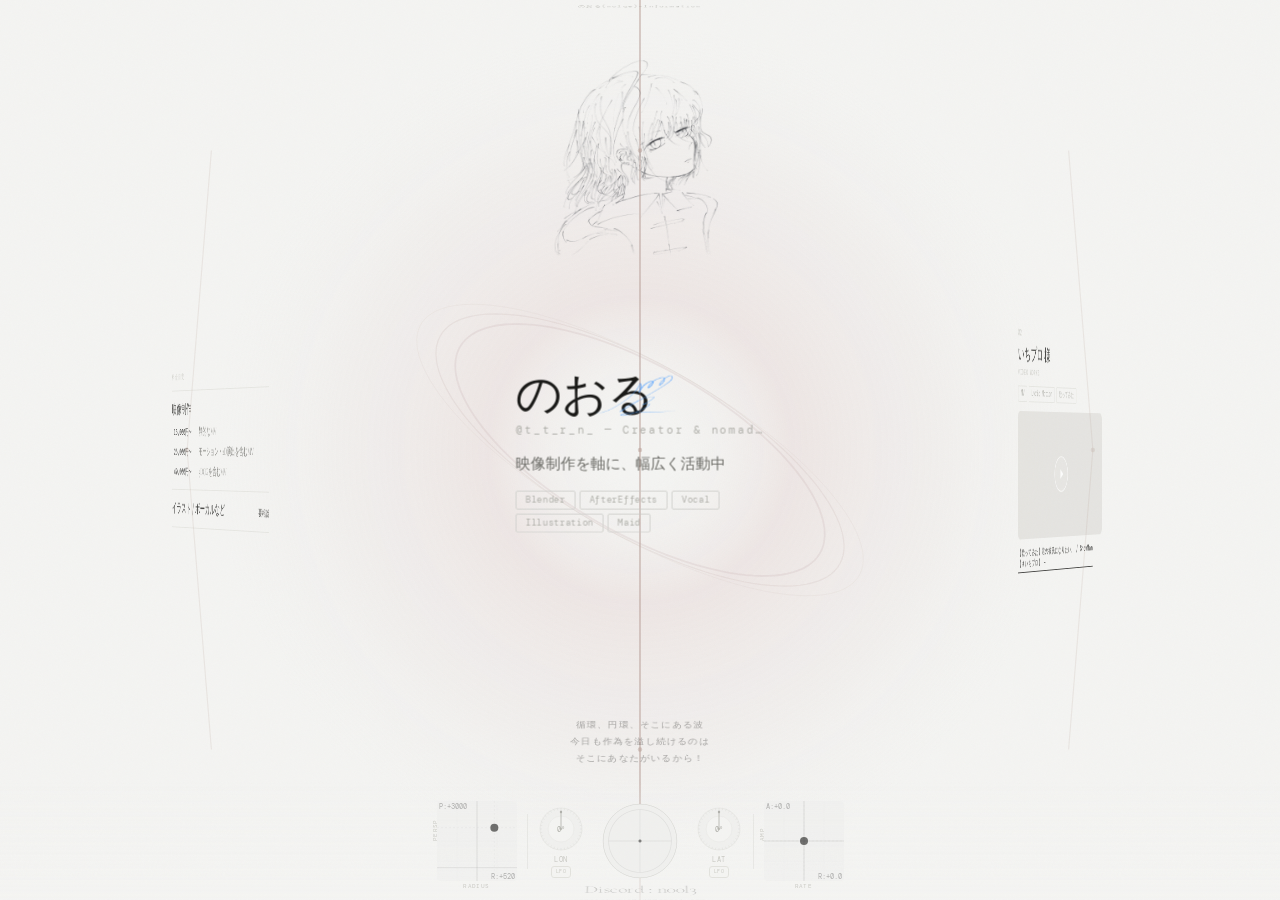
==== index.html @ 31f5de9d "サムネイル追加" ====
<!doctype html>
<html lang="ja">

<head>
  <meta charset="UTF-8" />
  <meta name="viewport" content="width=device-width,initial-scale=1,maximum-scale=1,user-scalable=no" />
  <title>のおる — portfolio</title>
  <meta name="description" content="映像制作を軸に、幅広く活動中のクリエイター「のおる」のポートフォリオサイトです。" />

  <!-- OGP / Facebook -->
  <meta property="og:type" content="website" />
  <meta property="og:url" content="https://nolqe.github.io/Ivky/" />
  <meta property="og:title" content="のおる — portfolio" />
  <meta property="og:description" content="映像制作を軸に、幅広く活動中のクリエイター「のおる」のポートフォリオサイトです。" />
  <meta property="og:image" content="https://nolqe.github.io/Ivky/images/ivki.png" />

  <!-- Twitter -->
  <meta name="twitter:card" content="summary_large_image" />
  <meta name="twitter:url" content="https://nolqe.github.io/Ivky/" />
  <meta name="twitter:title" content="のおる — portfolio" />
  <meta name="twitter:description" content="映像制作を軸に、幅広く活動中のクリエイター「のおる」のポートフォリオサイトです。" />
  <meta name="twitter:image" content="https://nolqe.github.io/Ivky/images/ivki.png" />
  <style>
    @import url("https://fonts.googleapis.com/css2?family=Cormorant+Garamond:ital,wght@0,300;0,400;0,500;1,300&family=DM+Mono:wght@300;400&family=Playfair+Display:wght@400;500&display=swap");

    * {
      margin: 0;
      padding: 0;
      box-sizing: border-box;
    }

    :root {
      --bg: #f4f4f2;
      --bg2: #eeeee9;
      --border: #d4d4d0;
      --border2: #e2e2dd;
      --text: #181816;
      --text2: #6a6a65;
      --text3: #b0b0aa;
      --text4: #c8c8c2;
      --serif: "Cormorant Garamond", serif;
      --mono: "DM Mono", monospace;
    }

    html,
    body {
      background: var(--bg);
      margin: 0;
      padding: 0;
      overflow: hidden;
      height: 100%;
    }

    #app {
      position: relative;
      width: 100%;
      height: 100dvh;
      overflow: hidden;
      background: var(--bg);
      font-family: var(--serif);
      color: var(--text);
      font-size: 15px;
    }

    #app::before {
      content: "";
      position: absolute;
      inset: 0;
      z-index: 999;
      pointer-events: none;
      opacity: 0.028;
      background-image: url("data:image/svg+xml,%3Csvg viewBox='0 0 256 256' xmlns='http://www.w3.org/2000/svg'%3E%3Cfilter id='n'%3E%3CfeTurbulence type='fractalNoise' baseFrequency='0.9' numOctaves='4' stitchTiles='stitch'/%3E%3C/filter%3E%3Crect width='100%25' height='100%25' filter='url(%23n)'/%3E%3C/svg%3E");
      background-size: 128px 128px;
    }

    canvas#bg {
      position: absolute;
      inset: 0;
      width: 100%;
      height: 100%;
      pointer-events: none;
      z-index: 0;
    }

    canvas#connections {
      position: absolute;
      inset: 0;
      width: 100%;
      height: 100%;
      pointer-events: none;
      z-index: 2;
    }

    #sphere-vp {
      position: absolute;
      inset: 0;
      overflow: hidden;
      cursor: grab;
      perspective-origin: 50% 50%;
      z-index: 1;
    }

    #sphere-vp:active {
      cursor: grabbing;
    }

    #globe {
      position: absolute;
      left: 50%;
      top: 50%;
      transform-style: preserve-3d;
      width: 0;
      height: 0;
    }

    .panel {
      position: absolute;
      left: 50%;
      top: 50%;
      transform-style: preserve-3d;
      backface-visibility: hidden;
      display: flex;
      align-items: center;
      justify-content: center;
    }

    .panel-inner {
      pointer-events: auto;
      cursor: default;
    }

    h1 {
      font-family: "Playfair Display", var(--serif);
      font-size: clamp(28px, 6vw, 46px);
      font-weight: 400;
      letter-spacing: -0.02em;
      line-height: 1;
      white-space: nowrap;
    }

    .home-header {
      position: relative;
      display: inline-block;
    }

    .sign-img {
      position: absolute;
      top: 50%;
      left: 50%;
      transform: translate(-50%, -50%);
      height: 250%;
      /* 名前の2.5倍の高さで、はみ出すように被さる */
      width: auto;
      pointer-events: none;
      /* 下の文字は触れるようにする */
      z-index: 2;
    }

    .sub {
      font-family: var(--mono);
      font-size: clamp(9px, 2vw, 10.5px);
      color: var(--text3);
      letter-spacing: 0.18em;
      margin-top: 10px;
      white-space: nowrap;
    }

    .lead {
      font-size: clamp(13px, 3vw, 15px);
      font-weight: 300;
      color: var(--text2);
      line-height: 1.85;
      max-width: 290px;
      margin-top: 14px;
    }

    .chips {
      display: flex;
      flex-wrap: wrap;
      gap: 4px;
      max-width: 290px;
      margin-top: 12px;
    }

    .chip {
      font-family: var(--mono);
      font-size: 8.5px;
      color: var(--text3);
      border: 1px solid var(--border);
      padding: 3px 9px;
      border-radius: 2px;
      letter-spacing: 0.08em;
    }

    .sec-head {
      font-family: var(--mono);
      font-size: 8px;
      color: var(--text4);
      letter-spacing: 0.24em;
      text-transform: uppercase;
      margin-bottom: 10px;
    }

    .work-card {
      width: clamp(210px, 50vw, 250px);
    }

    .wnum {
      font-family: var(--mono);
      font-size: 9px;
      color: var(--text4);
      margin-bottom: 5px;
      letter-spacing: 0.05em;
    }

    .wname {
      font-size: clamp(15px, 4vw, 18px);
      font-weight: 400;
      margin-bottom: 5px;
      letter-spacing: -0.01em;
    }

    .wmeta {
      font-family: var(--mono);
      font-size: 8px;
      color: var(--text4);
      letter-spacing: 0.08em;
      text-transform: uppercase;
      margin: -2px 0 8px;
    }

    .wdesc {
      font-family: var(--mono);
      font-size: clamp(9px, 2vw, 10px);
      color: var(--text2);
      line-height: 1.65;
      font-weight: 300;
      margin-bottom: 10px;
    }

    .wtags {
      display: flex;
      flex-wrap: wrap;
      gap: 4px;
      margin-bottom: 10px;
    }

    .tag {
      font-family: var(--mono);
      font-size: 8.5px;
      color: var(--text3);
      border: 1px solid var(--border2);
      padding: 2px 7px;
      border-radius: 2px;
    }

    .wlinks {
      display: flex;
      flex-wrap: wrap;
      gap: 8px;
      margin-top: 10px;
    }

    .wlink,
    .wghost {
      font-family: var(--mono);
      font-size: 8.5px;
      letter-spacing: 0.08em;
      text-decoration: none;
      padding-bottom: 2px;
      max-width: 100%;
      overflow: hidden;
      text-overflow: ellipsis;
      white-space: nowrap;
      display: inline-block;
    }

    .wlink {
      color: var(--text);
      border-bottom: 1px solid var(--text);
      transition: opacity 0.2s;
    }

    .wlink:hover {
      opacity: 0.45;
    }

    .wghost {
      color: var(--text4);
      border-bottom: 1px solid var(--border);
    }

    .yt {
      aspect-ratio: 16/9;
      width: 100%;
      background: #eae9e5;
      border-radius: 6px;
      display: flex;
      align-items: center;
      justify-content: center;
      position: relative;
      overflow: hidden;
      cursor: pointer;
    }

    .yt.is-disabled {
      cursor: default;
      background: linear-gradient(135deg, #ecebe7, #e4e3df);
    }

    .yt.is-disabled .yt-play {
      border-color: rgba(24, 24, 22, 0.14);
      opacity: 0.5;
    }

    .yt.is-disabled .yt-play polygon {
      fill: rgba(24, 24, 22, 0.3);
    }

    .yt-play {
      width: 40px;
      height: 40px;
      border-radius: 50%;
      background: transparent;
      border: 1px solid rgba(24, 24, 22, 0.3);
      display: flex;
      align-items: center;
      justify-content: center;
      transition:
        transform 0.25s,
        background 0.25s,
        border-color 0.25s;
      position: relative;
      z-index: 1;
    }

    .yt:hover .yt-play {
      transform: scale(1.06);
    }

    .yt-play svg {
      margin-left: 2px;
      width: 12px;
      height: 12px;
    }

    .yt-play polygon {
      fill: rgba(24, 24, 22, 0.45);
      transition: fill 0.25s;
    }

    .yt-ph {
      display: none;
    }

    .yt iframe {
      position: absolute;
      inset: 0;
      width: 100%;
      height: 100%;
      border: 0;
      border-radius: 6px;
    }

    .yt.has-img::before {
      content: '';
      position: absolute;
      inset: 0;
      background: rgba(0, 0, 0, 0.04);
      transition: background 0.3s;
    }

    .yt.has-img:hover::before {
      background: rgba(0, 0, 0, 0);
    }

    .yt.has-img .yt-play {
      border-color: rgba(255, 255, 255, 0.85);
      background: rgba(255, 255, 255, 0.08);
      -webkit-backdrop-filter: blur(2px);
      backdrop-filter: blur(2px);
    }

    .yt.has-img .yt-play polygon {
      fill: rgba(255, 255, 255, 0.95);
    }

    .yt.has-img:hover .yt-play {
      background: rgba(255, 255, 255, 0.22);
      border-color: rgba(255, 255, 255, 1);
    }

    .note-img,
    .work-img {
      width: 100%;
      height: auto;
      border-radius: 5px;
      display: block;
    }

    .note-img {
      margin-bottom: 8px;
      margin-top: 4px;
    }

    .work-img {
      margin-bottom: 10px;
    }

    .note-stack {
      width: clamp(230px, 55vw, 270px);
    }

    .note-item {
      padding: 11px 0;
      transition: transform 0.2s;
    }

    .note-item:hover {
      transform: translateX(2px);
    }

    .ntitle {
      font-size: 15px;
      font-weight: 300;
      display: block;
      margin-bottom: 5px;
    }

    .nmeta {
      font-family: var(--mono);
      font-size: 8px;
      color: var(--text4);
      letter-spacing: 0.08em;
      margin-bottom: 5px;
    }

    .nlink {
      font-family: var(--mono);
      font-size: 8.5px;
      color: var(--text4);
      text-decoration: none;
      letter-spacing: 0.08em;
      transition: color 0.2s;
    }

    .nlink:hover {
      color: var(--text);
    }

    .nlink.is-disabled {
      pointer-events: none;
      opacity: 0.8;
    }

    .price-stack {
      width: clamp(250px, 60vw, 290px);
    }

    .pr-block {
      padding: 12px 0;
      border-bottom: 1px solid var(--border2);
    }

    .pr-block:first-child {
      border-top: 1px solid var(--border2);
    }

    .pr-group-name {
      font-size: 15px;
      font-weight: 400;
      margin-bottom: 8px;
    }

    .pr-sub-list {
      display: flex;
      flex-direction: column;
      gap: 6px;
    }

    .pr-sub-row {
      display: flex;
      align-items: baseline;
      gap: 12px;
      padding-left: 6px;
      transition: transform 0.2s;
    }

    .pr-sub-row:hover {
      transform: translateX(2px);
    }

    .pr-sub-amt {
      font-family: var(--mono);
      font-size: 10px;
      color: var(--text);
      width: 66px;
      flex-shrink: 0;
    }

    .pr-sub-desc {
      font-size: 12px;
      font-weight: 300;
      color: var(--text2);
    }

    .pr-single-row {
      display: flex;
      justify-content: space-between;
      align-items: baseline;
      gap: 14px;
      transition: transform 0.2s;
    }

    .pr-single-row:hover {
      transform: translateX(2px);
    }

    .pr-single-name {
      font-size: 15px;
      font-weight: 400;
    }

    .pr-single-amt {
      font-family: var(--mono);
      font-size: 10px;
      color: var(--text);
      white-space: nowrap;
    }

    .contact-w {
      width: clamp(250px, 60vw, 290px);
    }

    .clead {
      font-size: 14px;
      font-weight: 300;
      color: var(--text2);
      line-height: 1.85;
      margin-bottom: 18px;
    }

    .dmlink {
      font-family: var(--mono);
      font-size: 10px;
      color: var(--text);
      letter-spacing: 0.1em;
      text-decoration: none;
      border-bottom: 1px solid var(--text);
      padding-bottom: 2px;
      transition: opacity 0.2s;
    }

    .dmlink:hover {
      opacity: 0.4;
    }

    .contact-meta {
      font-family: var(--mono);
      font-size: 8px;
      color: var(--text4);
      letter-spacing: 0.08em;
      margin-top: 10px;
      line-height: 1.8;
    }

    .tpl {
      margin-top: 18px;
      padding: 16px;
      background: var(--bg2);
      border-radius: 5px;
    }

    .tpl-label {
      font-family: var(--mono);
      font-size: 7.5px;
      color: var(--text4);
      letter-spacing: 0.2em;
      text-transform: uppercase;
      margin-bottom: 10px;
    }

    .tpl-body {
      display: grid;
      grid-template-columns: 1fr 1fr;
      gap: 12px 16px;
      margin-top: 4px;
    }

    @media (max-width: 480px) {
      .tpl-body {
        grid-template-columns: 1fr;
        gap: 8px;
      }
    }

    .tpl-row {
      display: flex;
      flex-direction: column;
      gap: 3px;
    }

    .tpl-lbl {
      font-family: var(--mono);
      font-size: 8px;
      color: var(--text);
    }

    .tpl-val {
      font-size: 10px;
      color: var(--text2);
    }

    .tpl-ph {
      display: none;
    }

    .cbtn {
      font-family: var(--mono);
      font-size: 8.5px;
      color: var(--text3);
      background: none;
      border: none;
      padding: 0;
      cursor: pointer;
      margin-top: 10px;
      letter-spacing: 0.08em;
      display: block;
      transition: color 0.2s;
    }

    .cbtn:hover {
      color: var(--text);
    }

    .pole-card {
      text-align: center;
      width: 180px;
    }

    .pole-name {
      font-size: 24px;
      font-weight: 300;
      letter-spacing: -0.02em;
    }

    .pole-sub {
      font-family: var(--mono);
      font-size: 8px;
      color: var(--text3);
      letter-spacing: 0.15em;
      margin-top: 6px;
    }

    .pole-line {
      width: 28px;
      height: 1px;
      background: var(--border);
      margin: 10px auto;
    }

    .filler-card {
      width: 180px;
      text-align: center;
      opacity: 0.38;
    }

    .filler-text {
      font-family: var(--mono);
      font-size: 10px;
      color: var(--text);
      letter-spacing: 0.12em;
      line-height: 2;
    }

    /* ctrl strip */
    #ctrl-strip {
      position: absolute;
      bottom: 0;
      left: 0;
      right: 0;
      height: 118px;
      display: flex;
      align-items: center;
      justify-content: center;
      gap: 10px;
      z-index: 10;
      pointer-events: none;
      background: linear-gradient(to top, rgba(244, 244, 242, 0.8) 0%, rgba(244, 244, 242, 0) 100%);
    }

    #ctrl-strip>* {
      pointer-events: auto;
    }

    @media (max-width: 600px) {
      #ctrl-strip {
        height: 106px;
        gap: 6px;
      }
    }

    /* XY pads */
    .xy-pad {
      position: relative;
      width: 80px;
      height: 80px;
      flex-shrink: 0;
      touch-action: none;
      user-select: none;
    }

    @media (max-width: 600px) {
      .xy-pad {
        width: 64px;
        height: 64px;
      }
    }

    .xy-pad canvas {
      display: block;
      width: 100%;
      height: 100%;
      cursor: crosshair;
      border-radius: 4px;
    }

    .xy-labels {
      position: absolute;
      inset: 0;
      pointer-events: none;
    }

    .xy-l {
      position: absolute;
      font-family: var(--mono);
      font-size: 6px;
      color: var(--text4);
      letter-spacing: 0.06em;
      text-transform: uppercase;
    }

    .xy-lx {
      bottom: -9px;
      left: 50%;
      transform: translateX(-50%);
    }

    .xy-ly {
      left: -2px;
      top: 50%;
      transform: translateY(-50%) rotate(-90deg);
      transform-origin: left center;
    }

    .lfo-btn {
      font-family: var(--mono);
      font-size: 5px;
      color: var(--text4);
      background: none;
      border: 0.5px solid var(--border2);
      border-radius: 3px;
      padding: 1.5px 4px;
      cursor: pointer;
      letter-spacing: 0.06em;
      transition: all 0.2s;
    }

    .lfo-btn.active {
      color: var(--text);
      border-color: var(--text3);
      background: rgba(24, 24, 22, 0.04);
    }

    #trackball {
      position: relative;
      width: 90px;
      height: 90px;
      user-select: none;
      touch-action: none;
      flex-shrink: 0;
    }

    @media (max-width: 600px) {
      #trackball {
        width: 74px;
        height: 74px;
      }
    }

    #trackball canvas {
      display: block;
      cursor: grab;
      width: 100%;
      height: 100%;
      border-radius: 50%;
      transition: box-shadow 0.3s;
    }

    #trackball canvas:hover {
      box-shadow: 0 0 16px rgba(24, 24, 22, 0.07);
    }

    #trackball canvas:active {
      cursor: grabbing;
      box-shadow: 0 0 20px rgba(24, 24, 22, 0.1);
    }

    .sub-dial-ch {
      display: flex;
      flex-direction: column;
      align-items: center;
      gap: 2px;
      flex-shrink: 0;
    }

    .sub-dial {
      position: relative;
      width: 48px;
      height: 48px;
      user-select: none;
      touch-action: none;
    }

    @media (max-width: 600px) {
      .sub-dial {
        width: 40px;
        height: 40px;
      }
    }

    .sub-dial svg {
      display: block;
      cursor: grab;
      width: 100%;
      height: 100%;
      transition: filter 0.3s;
    }

    .sub-dial svg:hover {
      filter: drop-shadow(0 0 6px rgba(24, 24, 22, 0.06));
    }

    .sub-dial svg:active {
      cursor: grabbing;
    }

    .sub-dial-label {
      font-family: var(--mono);
      font-size: 7px;
      color: var(--text4);
      letter-spacing: 0.1em;
      text-transform: uppercase;
    }

    .sub-dial-val {
      position: absolute;
      top: 50%;
      left: 50%;
      transform: translate(-50%, -50%);
      font-family: var(--mono);
      font-size: 7px;
      color: var(--text3);
      pointer-events: none;
    }

    .ctrl-div {
      width: 0.5px;
      height: 55px;
      background: rgba(212, 212, 208, 0.4);
      flex-shrink: 0;
      align-self: center;
    }
  </style>
</head>

<body>
  <div id="app">
    <canvas id="bg"></canvas>
    <canvas id="connections"></canvas>
    <div id="sphere-vp">
      <div id="globe"></div>
    </div>
    <div id="ctrl-strip">
      <div class="xy-pad" id="pad-L">
        <canvas id="padL-c"></canvas>
        <div class="xy-labels">
          <span class="xy-l xy-lx">Radius</span><span class="xy-l xy-ly">Persp</span>
        </div>
      </div>
      <div class="ctrl-div"></div>
      <div class="sub-dial-ch">
        <div class="sub-dial" id="sd-x">
          <svg viewBox="0 0 48 48" id="sd-x-svg">
            <circle cx="24" cy="24" r="21" fill="#f0f0ee" stroke="#d8d8d4" stroke-width="0.4" />
            <g id="sd-x-knurl"></g>
            <circle cx="24" cy="24" r="13" fill="#f4f4f2" stroke="#dcdcd8" stroke-width="0.3" />
            <circle cx="24" cy="24" r="1.2" fill="var(--text4)" />
            <g id="sd-x-needle">
              <line x1="24" y1="24" x2="24" y2="6" stroke="var(--text3)" stroke-width="0.8" stroke-linecap="round" />
              <circle cx="24" cy="7" r="1.2" fill="var(--text3)" />
            </g>
          </svg>
          <div class="sub-dial-val" id="sd-x-val">0°</div>
        </div>
        <div class="sub-dial-label">Lon</div>
      </div>
      <div id="trackball">
        <canvas id="tb-canvas" width="180" height="180"></canvas>
      </div>
      <div class="sub-dial-ch">
        <div class="sub-dial" id="sd-y">
          <svg viewBox="0 0 48 48" id="sd-y-svg">
            <circle cx="24" cy="24" r="21" fill="#f0f0ee" stroke="#d8d8d4" stroke-width="0.4" />
            <g id="sd-y-knurl"></g>
            <circle cx="24" cy="24" r="13" fill="#f4f4f2" stroke="#dcdcd8" stroke-width="0.3" />
            <circle cx="24" cy="24" r="1.2" fill="var(--text4)" />
            <g id="sd-y-needle">
              <line x1="24" y1="24" x2="24" y2="6" stroke="var(--text3)" stroke-width="0.8" stroke-linecap="round" />
              <circle cx="24" cy="7" r="1.2" fill="var(--text3)" />
            </g>
          </svg>
          <div class="sub-dial-val" id="sd-y-val">0°</div>
        </div>
        <div class="sub-dial-label">Lat</div>
      </div>
      <div class="ctrl-div"></div>
      <div class="xy-pad" id="pad-R">
        <canvas id="padR-c"></canvas>
        <div class="xy-labels">
          <span class="xy-l xy-lx">Rate</span><span class="xy-l xy-ly">Amp</span>
        </div>
      </div>
    </div>
  </div>
  <script>
    // ====== 配置の順番について ======
    // 要素は配列の「上から順番」に、以下の指定エリアへと配置されていきます。
    // [1番目] 北極 (1個)
    // [2〜5番目] 上の輪 (4個)
    // [6〜11番目] 赤道 (最も外側の輪・6個)
    // [12〜15番目] 下の輪 (4個)
    // [16番目] 南極 (1個)
    // --------------------------------
    // 【入れ替えの方法】配列内の {} ごと切り取り、別の行にペーストするだけで順序を変更できます。

    const SLOTS = [
      // —— [1] 北極 (一番上) ——
      { type: "pole", name: "「息吹」", sub: "のおる(nolqe)-Information" },
      { type: "note", img: "./images/icon.png", },
      {
        type: "work",
        name: "Krush 様",
        status: "Video Works",
        tags: ["MV", "Blender", "Lyric Motion", "歌ってみた"],
        ytId: "RTY3UJ6UmOw",
        links: [{ label: "キャリバー / ばぁう(cover.)", url: "https://youtu.be/RTY3UJ6UmOw?si=VWETlyy4AvGkkkpA" }],
      },
      {
        type: "note",
        title: "UTAU-死乃のぺ　れんたん風単独音",
        meta: "音声ライブラリ",
        url: "https://n00l3.fanbox.cc/posts/11664011",
        linkLabel: "配布ページ →",
        img: "./images/nope.png",
      },
      {
        type: "note",
        title: "nolqe-情報整理ツール",
        meta: "Chrome拡張機能",
        url: "https://note.com/nolqe/n/n6edf38ec361f",
        linkLabel: "記事を読む →",
        img: "./images/nolqe.png",
      },
      {
        type: "home",
        name: "のおる",
        signImg: "./images/sign.png",
        handle: "@t_t_r_n_",
        role: "Creator & nomad…",
        lead: "映像制作を軸に、幅広く活動中",
        chips: ["Blender", "AfterEffects", "Vocal", "Illustration", "Maid"],
      },
      {
        type: "work",
        name: "いちプロ 様",
        status: "Video Works",
        tags: ["MV", "Lyric Motion", "歌ってみた"],
        ytId: "raK3qEc7G2Y",
        links: [{ label: "【歌ってみた】君の彼氏になりたい。 / SnowMan \n【＃いちプロ】", url: "https://youtu.be/raK3qEc7G2Y?si=LwQK9ySFzm_q9dGB" }],
      },
      {
        type: "work",
        name: "Krush 様",
        status: "Video Works",
        tags: ["MV", "Blender", "Lyric Motion"],
        ytId: "IEjHbilyqbM",
        links: [{ label: "I&U / Krush", url: "https://www.youtube.com/watch?v=IEjHbilyqbM" }],
      },
      {
        type: "work",
        name: "ノンストップメドれ！",
        status: "Video works",
        desc: "透明度 名義にて、3:52~4:12のパートを担当",
        tags: ["MV", "Vocaloid", "Lyric Motion"],
        ytId: "aPpe4zBk3OQ",
        links: [{ label: "ノンストップメドれ！【MV】-また切ない世界を生きる", url: "https://youtu.be/aPpe4zBk3OQ?si=0o_fPp8y8t2Oeqjx&t=231" }],
      },
      {
        type: "note",
        title: "旧：依頼詳細記事",
        meta: "記事",
        url: "https://note.com/nolqe/n/n083ab727b8a3?sub_rt=share_sb",
        linkLabel: "noteで見る →",
      },
      {
        type: "price",
        title: "料金目安",
        items: [
          {
            isGroup: true,
            name: "映像制作",
            subs: [
              { amount: "15,000円〜", desc: "静的なMV" },
              { amount: "25,000円〜", desc: "モーション・2D演出を含むMV" },
              { amount: "40,000円〜", desc: "3DCGを含むMV" },
            ]
          },
          {
            isGroup: false,
            name: "イラスト / ボーカルなど",
            amount: "要相談"
          }
        ]
      },
      {
        type: "filler",
        lines: ["循環、円環、そこにある波", "今日も作為を溢し続けるのは", "そこにあなたがいるから！"],
      },
      {
        type: "work",
        name: "歌宵花瑠 様",
        status: "Video Works",
        tags: ["MV", "Vocaloid", "Lyric Motion"],
        ytId: "MqjxINp7VjQ",
        links: [{ label: "Sunny Notes (feat.初音ミク) / 歌宵花瑠", url: "https://youtu.be/MqjxINp7VjQ?si=ecOMgr6F5R5wsuFw" }],
      },
      { type: "note", title: "人工言語-Sepnahqol", img: "./images/sep.png", meta: "" },
      {
        type: "contact",
        title: "Contact",
        data: {
          lead: "ご依頼・ご相談はXのDM等へ！\n規模や予算は問いません。\n納品後、銀行振込またはPayPayにてお支払い。",
          dmUrl: "https://x.com/t_t_r_n_",
          dmLabel: "X でDMを送る →",
          template: [
            { label: "依頼内容", ph: "映像制作・イラストなど" },
            { label: "予算目安", ph: "未定でも可" },
            { label: "納期目安", ph: "〇月〇日ごろまで" },
            { label: "素材・仕様", ph: "音源あり・イラスト手配中など" },
            { label: "クレジット", ph: "希望の名義、または不要" },
            { label: "支払い方法", ph: "銀行振込 / PayPay" },
            { label: "自由記述", ph: "イメージ・参考URLなど" },
          ]
        }
      },
      { type: "pole", name: "Discord : n00l3", sub: "yamasakiryo0328@gmail.com" },
    ];
    const RING_DEF = [
      { count: 1, lat: 1.22 },
      { count: 4, lat: 0.61 },
      { count: 6, lat: 0 },
      { count: 4, lat: -0.61 },
      { count: 1, lat: -1.22 },
    ];
    let P = {
      radiusBase: 520,
      radius: 520,
      perspective: 3000,
      friction: 0.995,
      speed: 1.2,
      lfoRate: 0,
      lfoAmp: 0,
      hue: 0,
      noise: 0,
    };
    let Q = [1, 0, 0, 0];
    function qMul(a, b) {
      return [
        a[0] * b[0] - a[1] * b[1] - a[2] * b[2] - a[3] * b[3],
        a[0] * b[1] + a[1] * b[0] + a[2] * b[3] - a[3] * b[2],
        a[0] * b[2] - a[1] * b[3] + a[2] * b[0] + a[3] * b[1],
        a[0] * b[3] + a[1] * b[2] - a[2] * b[1] + a[3] * b[0],
      ];
    }
    function qN(q) {
      const l = Math.hypot(...q);
      return q.map((v) => v / l);
    }
    function qAx(x, y, z, a) {
      const s = Math.sin(a / 2),
        c = Math.cos(a / 2);
      return qN([c, x * s, y * s, z * s]);
    }
    function qM(q) {
      const [w, x, y, z] = q;
      return [
        1 - 2 * (y * y + z * z),
        2 * (x * y - w * z),
        2 * (x * z + w * y),
        2 * (x * y + w * z),
        1 - 2 * (x * x + z * z),
        2 * (y * z - w * x),
        2 * (x * z - w * y),
        2 * (y * z + w * x),
        1 - 2 * (x * x + y * y),
      ];
    }
    function mA(m, v) {
      return [
        m[0] * v[0] + m[1] * v[1] + m[2] * v[2],
        m[3] * v[0] + m[4] * v[1] + m[5] * v[2],
        m[6] * v[0] + m[7] * v[1] + m[8] * v[2],
      ];
    }
    function aR(dx, dy) {
      if (Math.abs(dx) > 1e-4) Q = qN(qMul(qAx(0, 1, 0, dx), Q));
      if (Math.abs(dy) > 1e-4) Q = qN(qMul(qAx(1, 0, 0, dy), Q));
    }
    function esc(s) {
      if (s == null) return "";
      const d = document.createElement("div");
      d.textContent = String(s);
      return d.innerHTML.replace(/\n/g, "<br>");
    }
    function ytB(id, customImg) {
      const c = id ? "yt" : "yt is-disabled";

      let bgStyle = "";
      if (customImg) {
        bgStyle = `style="background-image: url('${esc(customImg)}'); background-size: contain; background-position: center; background-repeat: no-repeat; background-color: transparent;"`;
      } else if (id) {
        bgStyle = `style="background-image: url('https://img.youtube.com/vi/${id}/maxresdefault.jpg'); background-size: cover; background-position: center;"`;
      }

      const classStr = (customImg || id) ? `${c} has-img` : c;
      return `<div class="${classStr}" ${bgStyle} data-yt="${esc(id || '')}" ${id ? 'onclick="loadYT(this)"' : ''}><div class="yt-play"><svg width="12" height="12" viewBox="0 0 14 14" fill="none"><polygon points="3,1 13,7 3,13"/></svg></div></div>`;
    }
    function slotHTML(s) {
      switch (s.type) {
        case "pole":
          return `<div class="pole-card"><div class="pole-name">${esc(s.name || "")}</div><div class="pole-sub">${esc(s.sub || "")}</div><div class="pole-line"></div></div>`;
        case "home": {
          const chipsHtml = (s.chips || []).length > 0 ? `<div class="chips">${s.chips.map((c) => `<span class="chip">${esc(c)}</span>`).join("")}</div>` : "";
          const signHtml = s.signImg ? `<img src="${esc(s.signImg)}" class="sign-img" loading="lazy">` : "";
          return `<div style="max-width:320px"><div class="home-header"><h1>${esc(s.name || "")}</h1>${signHtml}</div><div class="sub">${esc(s.handle || "")} — ${esc(s.role || "")}</div><p class="lead">${esc(s.lead || "")}</p>${chipsHtml}</div>`;
        }
        case "work": {
          _wN++;
          const wNum = `<div class="wnum">${String(_wN).padStart(2, '0')}</div>`;
          const st = s.status ? `<div class="wmeta">${esc(s.status)}</div>` : "";
          const lk = (s.links || []).length > 0 ? `<div class="wlinks">${s.links.map((l) => (l.url ? `<a href="${esc(l.url)}" class="wlink" target="_blank">${esc(l.label)} →</a>` : `<span class="wghost">${esc(l.label)}</span>`)).join("")}</div>` : "";
          const tagsHtml = (s.tags || []).length > 0 ? `<div class="wtags">${s.tags.map((t) => `<span class="tag">${esc(t)}</span>`).join("")}</div>` : "";

          let mediaHtml = "";
          if (s.ytId) {
            mediaHtml = ytB(s.ytId, s.img);
          } else if (s.img) {
            mediaHtml = `<img src="${esc(s.img)}" class="work-img" loading="lazy">`;
          } else if ("ytId" in s) {
            mediaHtml = ytB("");
          }

          return `<div class="work-card">${wNum}<div class="wname">${esc(s.name || "")}</div>${st}<div class="wdesc">${esc(s.desc || "")}</div>${tagsHtml}${mediaHtml}${lk}</div>`;
        }
        case "note": {
          const linkHtml = s.url
            ? `<a href="${esc(s.url)}" class="nlink" target="_blank">${esc(s.linkLabel || "リンクを開く →")}</a>`
            : "";
          const imgHtml = s.img ? `<img src="${esc(s.img)}" class="note-img" loading="lazy">` : "";
          return `<div class="note-stack"><div class="note-item"><span class="ntitle">${esc(s.title || "")}</span>${s.meta ? `<div class="nmeta">${esc(s.meta)}</div>` : ""}${imgHtml}${linkHtml}</div></div>`;
        }
        case "price": {
          const items = s.items || [];
          return `<div><div class="sec-head">${esc(s.title || "Price")}</div><div class="price-stack">` +
            items.map(p => {
              if (p.isGroup) {
                const subsHtml = (p.subs || []).map(sub =>
                  `<div class="pr-sub-row"><div class="pr-sub-amt">${esc(sub.amount)}</div><div class="pr-sub-desc">${esc(sub.desc)}</div></div>`
                ).join("");
                return `<div class="pr-block"><div class="pr-group-name">${esc(p.name)}</div><div class="pr-sub-list">${subsHtml}</div></div>`;
              } else {
                return `<div class="pr-block"><div class="pr-single-row"><div class="pr-single-name">${esc(p.name)}</div><div class="pr-single-amt">${esc(p.amount)}</div></div></div>`;
              }
            }).join("") +
            `</div></div>`;
        }
        case "contact": {
          const c = s.data || {};
          const tpl = c.template || [];
          const tb = tpl.map((t) => `<div class="tpl-row"><span class="tpl-lbl">${esc(t.label)}</span><span class="tpl-val">${esc(t.ph)}</span></div>`).join("");
          const tp = tpl.map((t) => t.label + "：").join("\n");
          return `<div><div class="sec-head">${esc(s.title || "Contact")}</div><div class="contact-w"><p class="clead">${esc(c.lead || "")}</p><a href="${esc(c.dmUrl || "#")}" class="dmlink" target="_blank">${esc(c.dmLabel || "DMを送る →")}</a><div class="tpl"><div class="tpl-label">依頼テンプレート（任意）</div><div class="tpl-body">${tb}</div><button class="cbtn" data-tpl="${esc(tp)}">コピーする ↗</button></div></div></div>`;
        }
        case "filler":
          return `<div class="filler-card"><div class="filler-text">${(s.lines || []).map((l) => esc(l)).join("<br>")}</div></div>`;
        default:
          return "";
      }
    }
    const globe = document.getElementById("globe"),
      vp = document.getElementById("sphere-vp");
    let pE = [];
    let _wN = 0;
    function buildGlobe() {
      globe.innerHTML = "";
      pE = [];
      _wN = 0;
      let idx = 0;
      RING_DEF.forEach((ring) => {
        for (let i = 0; i < ring.count; i++) {
          if (idx >= SLOTS.length) return;
          const lon = (i / ring.count) * Math.PI * 2,
            lat = ring.lat,
            s = SLOTS[idx++];
          const bp = [
            Math.cos(lat) * Math.sin(lon),
            Math.sin(lat),
            Math.cos(lat) * Math.cos(lon),
          ];
          const el = document.createElement("div");
          el.className = "panel";
          el.innerHTML = `<div class="panel-inner">${slotHTML(s)}</div>`;
          globe.appendChild(el);
          pE.push({ el, bp });
        }
      });
    }
    buildGlobe();
    // precompute edges: connect panels whose base positions are close on sphere
    const edges = [];
    for (let i = 0; i < pE.length; i++)
      for (let j = i + 1; j < pE.length; j++) {
        const d =
          pE[i].bp[0] * pE[j].bp[0] +
          pE[i].bp[1] * pE[j].bp[1] +
          pE[i].bp[2] * pE[j].bp[2]; // dot product = cos(angle)
        if (d > 0.55) edges.push([i, j]); // ~56° threshold
      }
    const conC = document.getElementById("connections"),
      conX = conC.getContext("2d");
    function drawConnections(mat, r) {
      const dpr = devicePixelRatio || 1,
        W = (conC.width = conC.offsetWidth * dpr),
        H = (conC.height = conC.offsetHeight * dpr);
      conX.clearRect(0, 0, W, H);
      const cx = W / 2,
        cy = H / 2,
        h = P.hue;
      // project each panel to screen coords
      const proj = pE.map((p) => {
        const [wx, wy, wz] = mA(mat, p.bp);
        return { x: cx + wx * r * dpr, y: cy - wy * r * dpr, wz };
      });
      edges.forEach(([i, j]) => {
        const a = proj[i],
          b = proj[j];
        const minZ = Math.min(a.wz, b.wz);
        if (minZ < -0.3) return;
        const alpha = Math.max(0, Math.min(0.35, (minZ + 0.3) * 0.55));
        conX.beginPath();
        conX.moveTo(a.x, a.y);
        conX.lineTo(b.x, b.y);
        conX.strokeStyle = `hsla(${h + 15},18%,62%,${alpha.toFixed(3)})`;
        conX.lineWidth = dpr * 1.1;
        conX.stroke();
        [a, b].forEach((p) => {
          if (p.wz > 0.1) {
            conX.beginPath();
            conX.arc(p.x, p.y, dpr * 2.2, 0, Math.PI * 2);
            conX.fillStyle = `hsla(${h + 15},18%,62%,${(alpha * 0.7).toFixed(3)})`;
            conX.fill();
          }
        });
      });
    }
    globe.addEventListener("click", (e) => {
      const b = e.target.closest(".cbtn[data-tpl]");
      if (!b) return;
      navigator.clipboard.writeText(b.dataset.tpl).then(() => {
        b.textContent = "コピーしました ✓";
        setTimeout(() => (b.textContent = "コピーする ↗"), 1500);
      });
    });
    window.loadYT = (el) => {
      const id = el.dataset.yt;
      if (!id) return;
      el.innerHTML = `<iframe src="https://www.youtube-nocookie.com/embed/${id}?autoplay=1&rel=0" allow="autoplay;encrypted-media" allowfullscreen></iframe>`;
    };
    // ══════════════════ PANEL FOCUS ══════════════════
    function slerpQ(a, b, t) {
      let dot = a[0] * b[0] + a[1] * b[1] + a[2] * b[2] + a[3] * b[3];
      if (dot < 0) { b = b.map(v => -v); dot = -dot; }
      if (dot > 0.9995) return qN(a.map((v, i) => v + t * (b[i] - v)));
      const theta = Math.acos(Math.min(1, dot));
      const sinT = Math.sin(theta);
      const wa = Math.sin((1 - t) * theta) / sinT;
      const wb = Math.sin(t * theta) / sinT;
      return qN(a.map((v, i) => v * wa + b[i] * wb));
    }
    let focusAnim = null;
    function animateToQ(tQ) {
      if (iId) { cancelAnimationFrame(iId); iId = null; }
      if (focusAnim) { cancelAnimationFrame(focusAnim); }
      const sQ = [...Q], t0 = performance.now(), dur = 650;
      function step() {
        const t = Math.min(1, (performance.now() - t0) / dur);
        const ease = 1 - Math.pow(1 - t, 3);
        Q = slerpQ(sQ, tQ, ease);
        tick();
        if (t < 1) focusAnim = requestAnimationFrame(step);
        else focusAnim = null;
      }
      focusAnim = requestAnimationFrame(step);
    }
    function focusPanel(idx) {
      resetIdle();
      const w = mA(qM(Q), pE[idx].bp);
      const axLen = Math.hypot(w[1], -w[0]);
      if (axLen < 0.001) return;
      const angle = Math.acos(Math.max(-1, Math.min(1, w[2])));
      if (angle < 0.05) return;
      const dQ = qAx(w[1] / axLen, -w[0] / axLen, 0, angle);
      animateToQ(qN(qMul(dQ, Q)));
    }
    let clkX = 0, clkY = 0;
    globe.addEventListener("pointerdown", (e) => { clkX = e.clientX; clkY = e.clientY; });
    globe.addEventListener("click", (e) => {
      if (Math.hypot(e.clientX - clkX, e.clientY - clkY) > 5) return;
      if (e.target.closest("a, button, .yt, iframe")) return;
      const panel = e.target.closest(".panel");
      if (!panel) return;
      const idx = pE.findIndex(p => p.el === panel);
      if (idx >= 0) focusPanel(idx);
    });
    // ══════════════════ BACKGROUND ══════════════════
    const bgC = document.getElementById("bg"),
      bx = bgC.getContext("2d");
    let hP = 0;
    function hsl(h, s, l, a) {
      return `hsla(${h},${s}%,${l}%,${a})`;
    }
    function drawBg() {
      const dpr = devicePixelRatio || 1,
        W = (bgC.width = bgC.offsetWidth * dpr),
        H = (bgC.height = bgC.offsetHeight * dpr);
      bx.clearRect(0, 0, W, H);
      const cx = W / 2,
        cy = H / 2,
        mn = Math.min(W, H),
        h = P.hue,
        ns = P.noise,
        nj = () => ns * (Math.random() - 0.5) * mn * 0.02;
      const rN = P.radius / 520,
        rateN = P.lfoRate,
        ampN = P.lfoAmp;
      const hAmp = mn * (0.12 + Math.min(Math.abs(rateN), 4) * 0.06),
        hDir = rateN >= 0 ? 1 : -1;
      const hTurns = Math.abs(rateN) * 1.2;
      // persp→ring tilt angle: map persp(-300..8000) to ring angle(0.8..-0.2)
      const pNorm = (P.perspective + 300) / (8000 + 300); // 0..1
      const ringTiltBase = 0.8 - pNorm * 1.0; // ~0.8 at min persp, ~-0.2 at max
      const ringR = mn * (0.15 + Math.min(Math.abs(rN), 2.5) * 0.1),
        ringNeg = rN < 0;
      const bA = 0.42 + Math.min(Math.abs(ampN), 2) * 0.2;
      // glow
      const gR = mn * (0.35 + Math.abs(rN) * 0.12);
      const glow = bx.createRadialGradient(cx, cy, mn * 0.04, cx, cy, gR);
      glow.addColorStop(0, hsl(h, 20, 92, 0));
      glow.addColorStop(0.3, hsl(h, 30, 78, 0.22 + Math.abs(ampN) * 0.1));
      glow.addColorStop(0.7, hsl(h, 20, 85, 0.12));
      glow.addColorStop(1, hsl(h, 10, 95, 0));
      bx.fillStyle = glow;
      bx.fillRect(0, 0, W, H);
      // helix
      for (let s = 0; s < 2; s++) {
        const off = s * Math.PI;
        bx.beginPath();
        for (let i = 0; i <= 260; i++) {
          const t = i / 260,
            y = (t - 0.5) * H * 1.2 + cy + nj(),
            a =
              hTurns > 0.01
                ? t * hTurns * Math.PI * 2 * hDir + hP * 0.42 + off
                : off,
            x = cx + Math.sin(a) * hAmp + nj();
          i === 0 ? bx.moveTo(x, y) : bx.lineTo(x, y);
        }
        bx.strokeStyle = hsl(h + s * 15, 18, 72, s === 0 ? bA : bA * 0.7);
        bx.lineWidth = dpr * (1.3 + s * 0.2);
        bx.stroke();
      }
      const rc = Math.max(8, Math.round(12 + Math.abs(rateN) * 5));
      for (let i = 0; i < rc; i++) {
        const t = (i + 0.5) / rc,
          y = (t - 0.5) * H * 1.2 + cy,
          a1 =
            hTurns > 0.01 ? t * hTurns * Math.PI * 2 * hDir + hP * 0.42 : 0,
          a2 = a1 + Math.PI,
          avg = (Math.cos(a1) + Math.cos(a2)) / 2;
        if (avg > -0.55) {
          bx.beginPath();
          bx.moveTo(cx + Math.sin(a1) * hAmp + nj(), y + nj());
          bx.lineTo(cx + Math.sin(a2) * hAmp + nj(), y + nj());
          bx.strokeStyle = hsl(h + 10, 12, 76, 0.06 + (avg + 1) * 0.07);
          bx.lineWidth = dpr * 0.7;
          bx.stroke();
        }
      }
      // rings — diagonal, persp-linked tilt
      const phase = hP * 0.15;
      bx.save();
      bx.translate(cx, cy);
      bx.rotate(0.52);
      for (let ring = 0; ring < 3; ring++) {
        const sc = 0.92 + ring * 0.1,
          ti = ringTiltBase * (1 - ring * 0.08) * (ringNeg ? -1 : 1);
        const alpha = ringNeg
          ? 0.28 + ring * 0.04
          : 0.18 + Math.abs(rN) * 0.06 - ring * 0.02;
        const rH = ringNeg ? h + 180 : h + ring * 8;
        bx.beginPath();
        if (ringNeg) bx.setLineDash([dpr * 6, dpr * 4]);
        else bx.setLineDash([]);
        for (let i = 0; i <= 120; i++) {
          const a = (i / 120) * Math.PI * 2 + phase + ring * 0.2,
            rx = Math.cos(a) * ringR * sc + nj(),
            ry = Math.sin(a) * ringR * sc * ti + nj();
          i === 0 ? bx.moveTo(rx, ry) : bx.lineTo(rx, ry);
        }
        bx.closePath();
        bx.strokeStyle = hsl(rH, 15, 74, alpha);
        bx.lineWidth = dpr * (ring === 0 ? 1.8 : ring === 1 ? 1.2 : 0.6);
        bx.stroke();
      }
      bx.setLineDash([]);
      bx.restore();
    }
    // ══════════════════ TRACKBALL ══════════════════
    const tbC = document.getElementById("tb-canvas"),
      tx = tbC.getContext("2d");
    function drawTb() {
      const s = tbC.width / 2,
        cx = s,
        cy = s,
        r = s * 0.82,
        mat = qM(Q);
      tx.clearRect(0, 0, s * 2, s * 2);
      tx.beginPath();
      tx.arc(cx, cy, r, 0, Math.PI * 2);
      tx.fillStyle = "#f0f0ee";
      tx.fill();
      tx.strokeStyle = "#d0d0cc";
      tx.lineWidth = 1;
      tx.stroke();
      const lines = [[], [], []];
      for (let i = 0; i <= 60; i++) {
        const a = (i / 60) * Math.PI * 2;
        lines[0].push([Math.cos(a), 0, Math.sin(a)]);
        lines[1].push([0, Math.cos(a), Math.sin(a)]);
        lines[2].push([Math.cos(a), Math.sin(a), 0]);
      }
      [
        "rgba(24,24,22,0.12)",
        "rgba(24,24,22,0.08)",
        "rgba(24,24,22,0.08)",
      ].forEach((col, li) => {
        tx.beginPath();
        let st = false;
        lines[li].forEach((p) => {
          const [wx, wy, wz] = mA(mat, p),
            x = cx + wx * r * 0.85,
            y = cy - wy * r * 0.85;
          if (wz > -0.1) {
            if (!st) {
              tx.moveTo(x, y);
              st = true;
            } else tx.lineTo(x, y);
          } else st = false;
        });
        tx.strokeStyle = col;
        tx.lineWidth = 1.2;
        tx.stroke();
      });
      tx.beginPath();
      tx.arc(cx, cy, 3, 0, Math.PI * 2);
      tx.fillStyle = "rgba(24,24,22,0.5)";
      tx.fill();
    }
    // ══════════════════ RENDER ══════════════════
    function tick() {
      const r = P.radius;
      vp.style.perspective = P.perspective + "px";
      globe.style.transform = "translateX(-50%) translateY(-50%)";
      const mat = qM(Q);
      pE.forEach((p) => {
        const [wx, wy, wz] = mA(mat, p.bp);
        const x = wx * r,
          y = -wy * r,
          z = -(1 - wz) * r * 0.86;
        const rY = (Math.atan2(wx, wz) * 180) / Math.PI,
          rX = (-Math.asin(Math.max(-1, Math.min(1, wy))) * 180) / Math.PI;
        const vis = wz > -0.78,
          dm = (wz + 1) / 2,
          op = vis ? 0.16 + dm * 0.84 : 0,
          sc = 0.8 + dm * 0.2;
        p.el.style.transform = `translate(-50%,-50%) translate3d(${x.toFixed(1)}px,${y.toFixed(1)}px,${z.toFixed(1)}px) rotateY(${rY.toFixed(2)}deg) rotateX(${rX.toFixed(2)}deg) scale(${sc.toFixed(3)})`;
        p.el.style.opacity = op.toFixed(3);
        p.el.style.filter = `blur(${((1 - dm) * 1.4).toFixed(2)}px)`;
        p.el.style.pointerEvents = wz > 0.12 ? "auto" : "none";
        p.el.style.zIndex = String(Math.round(dm * 1000));
      });
      hP = Math.atan2(
        2 * (Q[0] * Q[2] + Q[1] * Q[3]),
        1 - 2 * (Q[2] * Q[2] + Q[3] * Q[3]),
      );
      drawBg();
      drawTb();
      drawConnections(mat, r);
    }
    // ══════════════════ KNURLS ══════════════════
    ["sd-x", "sd-y"].forEach((id) => {
      const g = document.getElementById(id + "-knurl");
      for (let i = 0; i < 36; i++) {
        const a = (i / 36) * Math.PI * 2,
          l = document.createElementNS("http://www.w3.org/2000/svg", "line");
        l.setAttribute("x1", 24 + 19 * Math.cos(a));
        l.setAttribute("y1", 24 + 19 * Math.sin(a));
        l.setAttribute("x2", 24 + 21 * Math.cos(a));
        l.setAttribute("y2", 24 + 21 * Math.sin(a));
        l.setAttribute("stroke", "#d0d0cc");
        l.setAttribute("stroke-width", "0.3");
        g.appendChild(l);
      }
    });
    // ══════════════════ XY PAD SYSTEM ══════════════════
    function createPad(canvasId, xDef, yDef) {
      const cv = document.getElementById(canvasId),
        cx = cv.getContext("2d");
      let dragging = false;
      function draw() {
        const dpr = devicePixelRatio || 1,
          w = (cv.width = cv.offsetWidth * dpr),
          h = (cv.height = cv.offsetHeight * dpr);
        cx.clearRect(0, 0, w, h);
        cx.fillStyle = "rgba(240,240,238,0.7)";
        cx.fillRect(0, 0, w, h);
        // zero lines
        const zx = ((0 - xDef.min) / (xDef.max - xDef.min)) * w,
          zy = (1 - (0 - yDef.min) / (yDef.max - yDef.min)) * h;
        cx.strokeStyle = "rgba(24,24,22,0.1)";
        cx.lineWidth = dpr * 0.8;
        if (xDef.min < 0 && xDef.max > 0) {
          cx.beginPath();
          cx.moveTo(zx, 0);
          cx.lineTo(zx, h);
          cx.stroke();
        }
        if (yDef.min < 0 && yDef.max > 0) {
          cx.beginPath();
          cx.moveTo(0, zy);
          cx.lineTo(w, zy);
          cx.stroke();
        }
        // light grid
        cx.strokeStyle = "rgba(212,212,208,0.2)";
        cx.lineWidth = dpr * 0.3;
        for (let i = 1; i < 4; i++) {
          cx.beginPath();
          cx.moveTo((w * i) / 4, 0);
          cx.lineTo((w * i) / 4, h);
          cx.stroke();
          cx.beginPath();
          cx.moveTo(0, (h * i) / 4);
          cx.lineTo(w, (h * i) / 4);
          cx.stroke();
        }
        // dot
        const fx = (xDef.get() - xDef.min) / (xDef.max - xDef.min),
          fy = 1 - (yDef.get() - yDef.min) / (yDef.max - yDef.min);
        const dx = fx * w,
          dy = fy * h;
        cx.setLineDash([dpr * 2, dpr * 2]);
        cx.strokeStyle = "rgba(24,24,22,0.08)";
        cx.lineWidth = dpr * 0.4;
        cx.beginPath();
        cx.moveTo(dx, 0);
        cx.lineTo(dx, h);
        cx.moveTo(0, dy);
        cx.lineTo(w, dy);
        cx.stroke();
        cx.setLineDash([]);
        cx.beginPath();
        cx.arc(dx, dy, dpr * 4, 0, Math.PI * 2);
        cx.fillStyle = "rgba(24,24,22,0.6)";
        cx.fill();
        cx.font = `${dpr * 7}px 'DM Mono',monospace`;
        cx.fillStyle = "rgba(24,24,22,0.3)";
        cx.textAlign = "right";
        cx.fillText(xDef.fmt(xDef.get()), w - dpr * 2, h - dpr * 2);
        cx.textAlign = "left";
        cx.fillText(yDef.fmt(yDef.get()), dpr * 2, dpr * 8);
      }
      function fromEvent(e) {
        const r = cv.getBoundingClientRect(),
          px = (e.touches ? e.touches[0].clientX : e.clientX) - r.left,
          py = (e.touches ? e.touches[0].clientY : e.clientY) - r.top;
        let xv =
          xDef.min +
          Math.max(0, Math.min(1, px / r.width)) * (xDef.max - xDef.min);
        let yv =
          yDef.max -
          Math.max(0, Math.min(1, py / r.height)) * (yDef.max - yDef.min);
        if (
          xDef.min < 0 &&
          xDef.max > 0 &&
          Math.abs(xv) < (xDef.max - xDef.min) * 0.03
        )
          xv = 0;
        if (
          yDef.min < 0 &&
          yDef.max > 0 &&
          Math.abs(yv) < (yDef.max - yDef.min) * 0.03
        )
          yv = 0;
        xDef.set(xv);
        yDef.set(yv);
        draw();
        tick();
      }
      cv.addEventListener("mousedown", (e) => {
        dragging = true;
        fromEvent(e);
        e.preventDefault();
        e.stopPropagation();
      });
      cv.addEventListener(
        "touchstart",
        (e) => {
          dragging = true;
          fromEvent(e);
          e.preventDefault();
          e.stopPropagation();
        },
        { passive: false },
      );
      cv.addEventListener("dblclick", () => {
        if (xDef.min < 0) xDef.set(0);
        if (yDef.min < 0) yDef.set(0);
        draw();
        tick();
      });
      // return {draw, dragging getter, fromEvent}
      return {
        draw,
        isDragging: () => dragging,
        move: (e) => {
          if (dragging) fromEvent(e);
        },
        end: () => {
          dragging = false;
        },
      };
    }
    const padL = createPad(
      "padL-c",
      {
        min: -1200,
        max: 1200,
        get: () => P.radiusBase,
        set: (v) => {
          P.radiusBase = v;
        },
        fmt: (v) => "R:" + (v >= 0 ? "+" : "") + Math.round(v),
      },
      {
        min: -1000,
        max: 5000,
        get: () => P.perspective,
        set: (v) => {
          P.perspective = v;
        },
        fmt: (v) => "P:" + (v >= 0 ? "+" : "") + Math.round(v),
      },
    );
    const padR = createPad(
      "padR-c",
      {
        min: -4,
        max: 4,
        get: () => P.lfoRate,
        set: (v) => {
          P.lfoRate = v;
        },
        fmt: (v) => "R:" + (v >= 0 ? "+" : "") + v.toFixed(1),
      },
      {
        min: -2,
        max: 2,
        get: () => P.lfoAmp,
        set: (v) => {
          P.lfoAmp = v;
        },
        fmt: (v) => "A:" + (v >= 0 ? "+" : "") + v.toFixed(1),
      },
    );
    // ══════════════════ TRACKBALL + VIEWPORT DRAG ══════════════════
    const tbc = document.getElementById("tb-canvas");
    let tD = false,
      tLX = 0,
      tLY = 0,
      tLT = 0,
      tVX = 0,
      tVY = 0,
      iId = null;
    function tS(e) {
      if (iId) {
        cancelAnimationFrame(iId);
        iId = null;
      }
      tD = true;
      const p = e.touches ? e.touches[0] : e;
      tLX = p.clientX;
      tLY = p.clientY;
      tLT = performance.now();
      tVX = 0;
      tVY = 0;
    }
    function tM(e) {
      if (!tD) return;
      const p = e.touches ? e.touches[0] : e,
        now = performance.now(),
        dx = p.clientX - tLX,
        dy = p.clientY - tLY,
        dt = now - tLT;
      if (dt > 0) {
        tVX = dx / dt;
        tVY = dy / dt;
      }
      tLX = p.clientX;
      tLY = p.clientY;
      tLT = now;
      const s = Math.PI / (tbc.getBoundingClientRect().width * 1.5);
      aR(-dx * s, dy * s);
      tick();
    }
    function tE() {
      if (!tD) return;
      tD = false;
      if (Math.abs(tVX) > 0.05 || Math.abs(tVY) > 0.05) {
        let vx = tVX * 6,
          vy = tVY * 6;
        const s = Math.PI / (tbc.getBoundingClientRect().width * 1.5);
        function st() {
          vx *= P.friction;
          vy *= P.friction;
          if (Math.abs(vx) < 0.15 && Math.abs(vy) < 0.15) {
            iId = null;
            return;
          }
          aR(-vx * s, vy * s);
          tick();
          iId = requestAnimationFrame(st);
        }
        iId = requestAnimationFrame(st);
      }
    }
    tbc.addEventListener("mousedown", (e) => {
      tS(e);
      e.preventDefault();
    });
    tbc.addEventListener(
      "touchstart",
      (e) => {
        tS(e);
        e.preventDefault();
      },
      { passive: false },
    );
    let vD = false,
      vLX = 0,
      vLY = 0,
      vLT = 0,
      vVX = 0,
      vVY = 0;
    vp.addEventListener("mousedown", (e) => {
      if (
        e.target.closest(
          ".panel-inner a,.panel-inner button,.panel-inner .yt",
        )
      )
        return;
      if (iId) {
        cancelAnimationFrame(iId);
        iId = null;
      }
      vD = true;
      vLX = e.clientX;
      vLY = e.clientY;
      vLT = performance.now();
      vVX = 0;
      vVY = 0;
      e.preventDefault();
    });
    vp.addEventListener(
      "touchstart",
      (e) => {
        if (
          e.target.closest(
            ".panel-inner a,.panel-inner button,.panel-inner .yt",
          )
        )
          return;
        if (iId) {
          cancelAnimationFrame(iId);
          iId = null;
        }
        vD = true;
        vLX = e.touches[0].clientX;
        vLY = e.touches[0].clientY;
        vLT = performance.now();
        vVX = 0;
        vVY = 0;
      },
      { passive: false },
    );
    function vM(e) {
      if (!vD) return;
      const p = e.touches ? e.touches[0] : e,
        now = performance.now(),
        dx = p.clientX - vLX,
        dy = p.clientY - vLY,
        dt = now - vLT;
      if (dt > 0) {
        vVX = dx / dt;
        vVY = dy / dt;
      }
      vLX = p.clientX;
      vLY = p.clientY;
      vLT = now;
      const s = (Math.PI * 0.4) / vp.offsetWidth;
      aR(dx * s, -dy * s);
      tick();
    }
    function vE() {
      if (!vD) return;
      vD = false;
      if (Math.abs(vVX) > 0.05 || Math.abs(vVY) > 0.05) {
        let vx = vVX * 8,
          vy = vVY * 8;
        const s = (Math.PI * 0.4) / vp.offsetWidth;
        function st() {
          vx *= P.friction;
          vy *= P.friction;
          if (Math.abs(vx) < 0.2 && Math.abs(vy) < 0.2) {
            iId = null;
            return;
          }
          aR(vx * s, -vy * s);
          tick();
          iId = requestAnimationFrame(st);
        }
        iId = requestAnimationFrame(st);
      }
    }
    // ══════════════════ SUB-DIALS ══════════════════
    let lfoLon = false,
      lfoLat = false;
    const SD = [
      {
        id: "sd-x",
        ap: (d) => {
          aR(-d * 0.02, 0);
          document.getElementById("sd-x-val").textContent =
            Math.round(
              (Math.atan2(
                2 * (Q[0] * Q[2] + Q[1] * Q[3]),
                1 - 2 * (Q[2] * Q[2] + Q[3] * Q[3]),
              ) *
                180) /
              Math.PI,
            ) + "°";
          tick();
        },
        getLfo: () => lfoLon,
        setLfo: (v) => {
          lfoLon = v;
        },
      },
      {
        id: "sd-y",
        ap: (d) => {
          aR(0, d * 0.02);
          document.getElementById("sd-y-val").textContent =
            Math.round(
              (Math.asin(
                Math.max(-1, Math.min(1, 2 * (Q[0] * Q[1] - Q[3] * Q[2]))),
              ) *
                180) /
              Math.PI,
            ) + "°";
          tick();
        },
        getLfo: () => lfoLat,
        setLfo: (v) => {
          lfoLat = v;
        },
      },
    ];
    let sDD = false,
      sAc = null,
      sA0 = 0;
    SD.forEach((sd) => {
      sd.sv = document.getElementById(sd.id + "-svg");
      sd.na = 0;
      const wrap = sd.sv.closest(".sub-dial-ch"),
        btn = document.createElement("button");
      btn.className = "lfo-btn";
      btn.textContent = "LFO";
      btn.addEventListener("click", (e) => {
        e.stopPropagation();
        const nv = !sd.getLfo();
        sd.setLfo(nv);
        btn.classList.toggle("active", nv);
      });
      wrap.appendChild(btn);
      sd.sv.addEventListener("mousedown", (e) => {
        sDD = true;
        sAc = sd;
        sA0 = sDA(sd.sv, e);
        e.preventDefault();
        e.stopPropagation();
      });
      sd.sv.addEventListener(
        "touchstart",
        (e) => {
          sDD = true;
          sAc = sd;
          sA0 = sDA(sd.sv, e);
          e.preventDefault();
          e.stopPropagation();
        },
        { passive: false },
      );
    });
    function sDA(svg, e) {
      const r = svg.getBoundingClientRect();
      return (
        (Math.atan2(
          (e.touches ? e.touches[0].clientY : e.clientY) -
          (r.top + r.height / 2),
          (e.touches ? e.touches[0].clientX : e.clientX) -
          (r.left + r.width / 2),
        ) *
          180) /
        Math.PI
      );
    }
    function sMv(e) {
      if (!sDD || !sAc) return;
      let a = sDA(sAc.sv, e),
        d = a - sA0;
      while (d > 180) d -= 360;
      while (d < -180) d += 360;
      sA0 = a;
      sAc.na += d;
      document
        .getElementById(sAc.id + "-needle")
        .setAttribute("transform", `rotate(${sAc.na.toFixed(1)},24,24)`);
      sAc.ap(d);
    }
    function sEd() {
      sDD = false;
      sAc = null;
    }
    SD.forEach((sd) => {
      document.getElementById(sd.id).addEventListener(
        "wheel",
        (e) => {
          e.preventDefault();
          e.stopPropagation();
          const d = e.deltaY > 0 ? 5 : -5;
          sd.na += d * 3;
          document
            .getElementById(sd.id + "-needle")
            .setAttribute("transform", `rotate(${sd.na.toFixed(1)},24,24)`);
          sd.ap(d);
        },
        { passive: false },
      );
    });
    // ══════════════════ LFO LOOP ══════════════════
    let lfoT = 0;
    let introT = 0;
    let lastInteract = performance.now();
    function resetIdle() { lastInteract = performance.now(); }
    function lfoTick() {
      lfoT += 0.016;

      // イントロアニメーション: 球体が飛び出して少し縮む (easeOutBack・控えめに)
      introT = Math.min(1.0, introT + 0.014); // 約1.1秒で1に到達
      const t = introT - 1;
      const b = t * t * (2.2 * t + 1.2) + 1;

      const rate = P.lfoRate,
        amp = P.lfoAmp,
        baseSpeed = rate * 0.008;

      // 呼吸エフェクト: 常に微かに膨らんだり縮んだり、AMPで振幅が大きくなる
      const breathPhase = lfoT * (0.7 + Math.abs(rate) * 0.9);
      const breathAmp = 1.2 + Math.abs(amp) * 8;
      const breath = Math.sin(breathPhase) * breathAmp;

      // ベースの半径(初期値520、UIパネルで変更可能)にイントロ倍率を掛け、呼吸を加算
      // マイナス値（裏返り演出）も許容するためそのまま計算
      P.radius = P.radiusBase * b + breath * Math.max(0, b);

      // Idle auto-rotation: 8秒操作なしで超ゆっくり回転
      const idleElapsed = performance.now() - lastInteract;
      if (idleElapsed > 8000 && !vD && !tD && !sDD && !focusAnim) {
        const idleFade = Math.min(1, (idleElapsed - 8000) / 3000);
        aR(0.0008 * idleFade, 0.00015 * idleFade);
      }

      const wobble = amp * Math.sin(lfoT * Math.abs(rate) * 1.7) * 0.015,
        lonD = baseSpeed + wobble;
      const wobbleY =
        amp * Math.sin(lfoT * Math.abs(rate) * 1.3 + 1.2) * 0.015,
        latD = baseSpeed * 0.7 + wobbleY;
      if (lfoLon) {
        aR(lonD, 0);
        tick();
      }
      if (lfoLat) {
        aR(0, latD);
        tick();
      }
      if (lfoLon) {
        const sd = SD[0];
        sd.na += lonD * 60;
        document
          .getElementById("sd-x-needle")
          .setAttribute("transform", `rotate(${sd.na.toFixed(1)},24,24)`);
        document.getElementById("sd-x-val").textContent =
          Math.round(
            (Math.atan2(
              2 * (Q[0] * Q[2] + Q[1] * Q[3]),
              1 - 2 * (Q[2] * Q[2] + Q[3] * Q[3]),
            ) *
              180) /
            Math.PI,
          ) + "°";
      }
      if (lfoLat) {
        const sd = SD[1];
        sd.na += latD * 60;
        document
          .getElementById("sd-y-needle")
          .setAttribute("transform", `rotate(${sd.na.toFixed(1)},24,24)`);
        document.getElementById("sd-y-val").textContent =
          Math.round(
            (Math.asin(
              Math.max(-1, Math.min(1, 2 * (Q[0] * Q[1] - Q[3] * Q[2]))),
            ) *
              180) /
            Math.PI,
          ) + "°";
      }
      const absR = Math.abs(rate),
        absA = Math.abs(amp);
      P.hue = (P.hue + absR * 2.5 + absA * 1) % 360;
      P.noise = Math.min(
        0.55,
        absA * 0.15 +
        absR * 0.03 +
        Math.abs(Math.sin(lfoT * 0.7)) * absA * 0.1,
      );
      if (!lfoLon && !lfoLat) tick();
      padL.draw();
      padR.draw();
      requestAnimationFrame(lfoTick);
    }
    lfoTick();
    // ══════════════════ GLOBAL EVENTS ══════════════════
    window.addEventListener("mousemove", (e) => {
      tM(e);
      sMv(e);
      vM(e);
      padL.move(e);
      padR.move(e);
    });
    window.addEventListener("mousedown", resetIdle);
    window.addEventListener("touchstart", resetIdle);
    window.addEventListener(
      "touchmove",
      (e) => {
        tM(e);
        sMv(e);
        vM(e);
        padL.move(e);
        padR.move(e);
        if (tD || sDD || vD || padL.isDragging() || padR.isDragging())
          e.preventDefault();
      },
      { passive: false },
    );
    window.addEventListener("mouseup", () => {
      tE();
      sEd();
      vE();
      padL.end();
      padR.end();
    });
    window.addEventListener("touchend", () => {
      tE();
      sEd();
      vE();
      padL.end();
      padR.end();
    });
    vp.addEventListener(
      "wheel",
      (e) => {
        e.preventDefault();
        resetIdle();
        if (iId) {
          cancelAnimationFrame(iId);
          iId = null;
        }
        const s = (Math.PI * 0.3) / vp.offsetWidth;
        aR(e.deltaY * P.speed * s, -e.deltaX * P.speed * s);
        tick();
      },
      { passive: false },
    );
    tick();
    padL.draw();
    padR.draw();
    window.addEventListener("resize", () => {
      tick();
      padL.draw();
      padR.draw();
    });
    // ══════════════════ KEYBOARD NAV ══════════════════
    window.addEventListener("keydown", (e) => {
      if (e.target.tagName === "INPUT" || e.target.tagName === "TEXTAREA") return;
      resetIdle();
      const step = 0.12;
      switch (e.key) {
        case "ArrowLeft": aR(-step, 0); tick(); e.preventDefault(); break;
        case "ArrowRight": aR(step, 0); tick(); e.preventDefault(); break;
        case "ArrowUp": aR(0, step); tick(); e.preventDefault(); break;
        case "ArrowDown": aR(0, -step); tick(); e.preventDefault(); break;
      }
    });
  </script>
</body>

</html>
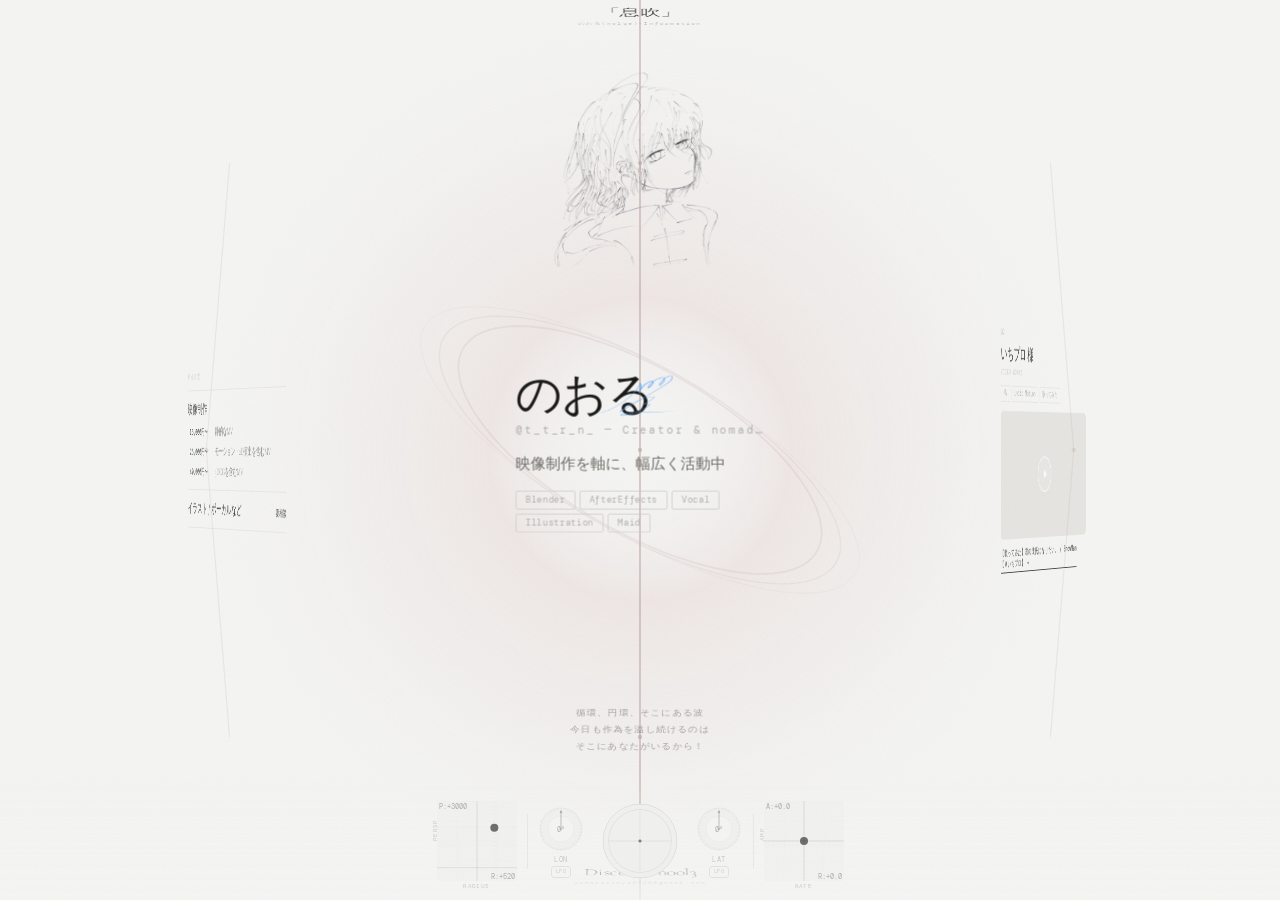
==== commit 48400c21: "Update" ====
--- a/index.html
+++ b/index.html
@@ -4,21 +4,21 @@
 <head>
   <meta charset="UTF-8" />
   <meta name="viewport" content="width=device-width,initial-scale=1,maximum-scale=1,user-scalable=no" />
-  <title>のおる — portfolio</title>
-  <meta name="description" content="映像制作を軸に、幅広く活動中のクリエイター「のおる」のポートフォリオサイトです。" />
+  <title>のおる — portfolio & info</title>
+  <meta name="description" content="映像制作を軸に、幅広く活動中のクリエイター「のおる」のウェブサイトです。" />
 
   <!-- OGP / Facebook -->
   <meta property="og:type" content="website" />
   <meta property="og:url" content="https://nolqe.github.io/Ivky/" />
-  <meta property="og:title" content="のおる — portfolio" />
-  <meta property="og:description" content="映像制作を軸に、幅広く活動中のクリエイター「のおる」のポートフォリオサイトです。" />
+  <meta property="og:title" content="のおる — portfolio / info" />
+  <meta property="og:description" content="映像制作を軸に、幅広く活動中のクリエイター「のおる」のウェブサイトです。" />
   <meta property="og:image" content="https://nolqe.github.io/Ivky/images/ivki.png" />
 
   <!-- Twitter -->
   <meta name="twitter:card" content="summary_large_image" />
   <meta name="twitter:url" content="https://nolqe.github.io/Ivky/" />
-  <meta name="twitter:title" content="のおる — portfolio" />
-  <meta name="twitter:description" content="映像制作を軸に、幅広く活動中のクリエイター「のおる」のポートフォリオサイトです。" />
+  <meta name="twitter:title" content="のおる — portfolio / info" />
+  <meta name="twitter:description" content="映像制作を軸に、幅広く活動中のクリエイター「のおる」のウェブサイトです。" />
   <meta name="twitter:image" content="https://nolqe.github.io/Ivky/images/ivki.png" />
   <style>
     @import url("https://fonts.googleapis.com/css2?family=Cormorant+Garamond:ital,wght@0,300;0,400;0,500;1,300&family=DM+Mono:wght@300;400&family=Playfair+Display:wght@400;500&display=swap");
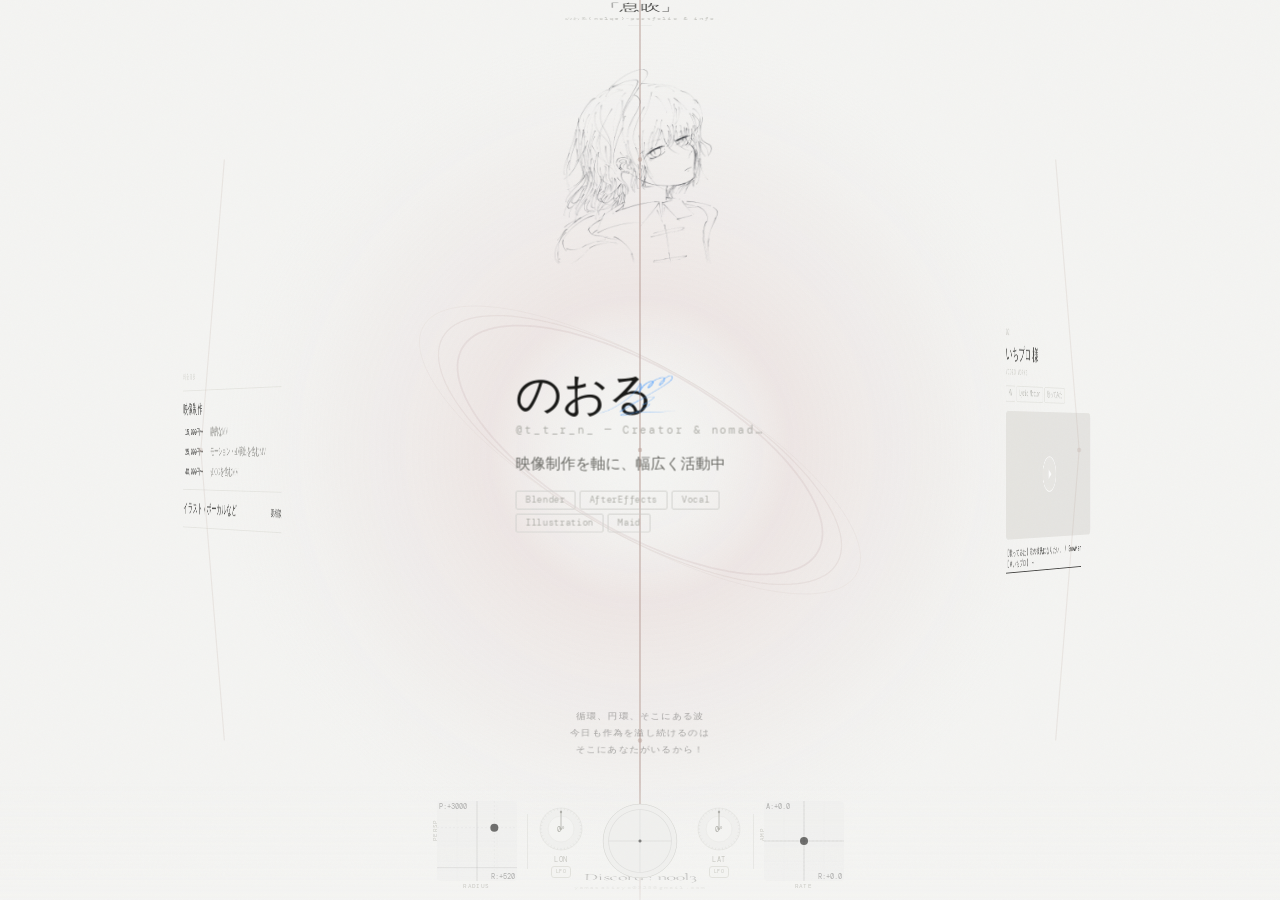
==== commit 69b19c24: "Update" ====
--- a/index.html
+++ b/index.html
@@ -10,14 +10,14 @@
   <!-- OGP / Facebook -->
   <meta property="og:type" content="website" />
   <meta property="og:url" content="https://nolqe.github.io/Ivky/" />
-  <meta property="og:title" content="のおる — portfolio / info" />
+  <meta property="og:title" content="のおる — portfolio & info" />
   <meta property="og:description" content="映像制作を軸に、幅広く活動中のクリエイター「のおる」のウェブサイトです。" />
   <meta property="og:image" content="https://nolqe.github.io/Ivky/images/ivki.png" />
 
   <!-- Twitter -->
   <meta name="twitter:card" content="summary_large_image" />
   <meta name="twitter:url" content="https://nolqe.github.io/Ivky/" />
-  <meta name="twitter:title" content="のおる — portfolio / info" />
+  <meta name="twitter:title" content="のおる — portfolio & info" />
   <meta name="twitter:description" content="映像制作を軸に、幅広く活動中のクリエイター「のおる」のウェブサイトです。" />
   <meta name="twitter:image" content="https://nolqe.github.io/Ivky/images/ivki.png" />
   <style>
@@ -946,7 +946,7 @@
 
     const SLOTS = [
       // —— [1] 北極 (一番上) ——
-      { type: "pole", name: "「息吹」", sub: "のおる(nolqe)-Information" },
+      { type: "pole", name: "「息吹」", sub: "のおる(nolqe)-portfolio & info" },
       { type: "note", img: "./images/icon.png", },
       {
         type: "work",
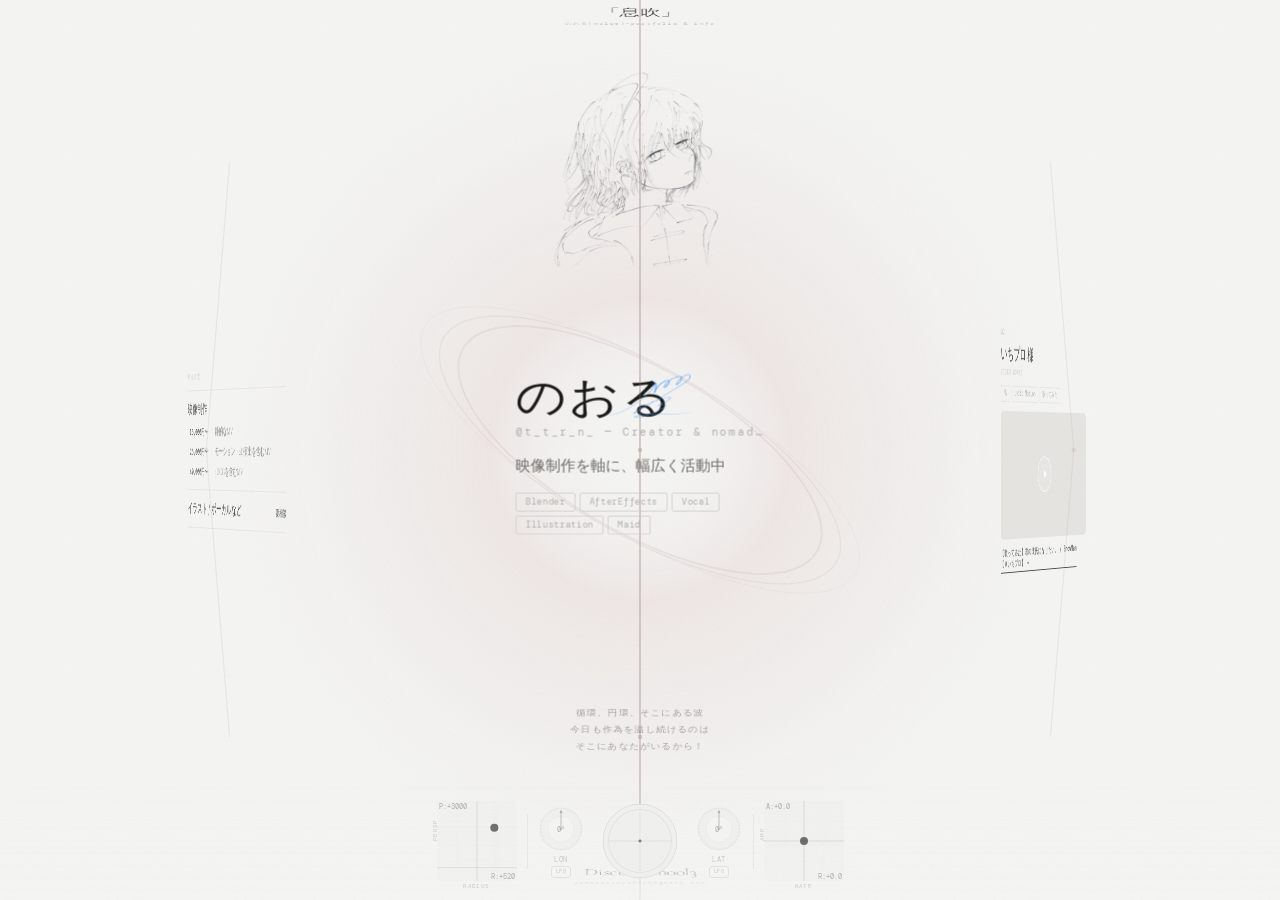
==== commit 86ab91d8: "微調整" ====
--- a/index.html
+++ b/index.html
@@ -12,16 +12,22 @@
   <meta property="og:url" content="https://nolqe.github.io/Ivky/" />
   <meta property="og:title" content="のおる — portfolio & info" />
   <meta property="og:description" content="映像制作を軸に、幅広く活動中のクリエイター「のおる」のウェブサイトです。" />
-  <meta property="og:image" content="https://nolqe.github.io/Ivky/images/ivki.png" />
+  <meta property="og:image" content="https://nolqe.github.io/Ivky/images/ivky.png" />
 
   <!-- Twitter -->
   <meta name="twitter:card" content="summary_large_image" />
   <meta name="twitter:url" content="https://nolqe.github.io/Ivky/" />
   <meta name="twitter:title" content="のおる — portfolio & info" />
   <meta name="twitter:description" content="映像制作を軸に、幅広く活動中のクリエイター「のおる」のウェブサイトです。" />
-  <meta name="twitter:image" content="https://nolqe.github.io/Ivky/images/ivki.png" />
+  <meta name="twitter:image" content="https://nolqe.github.io/Ivky/images/ivky.png" />
   <style>
     @import url("https://fonts.googleapis.com/css2?family=Cormorant+Garamond:ital,wght@0,300;0,400;0,500;1,300&family=DM+Mono:wght@300;400&family=Playfair+Display:wght@400;500&display=swap");
+
+    @font-face {
+      font-family: 'Aozora Mincho Thin';
+      src: url('https://cdn.leafscape.be/aozoramincho/AozoraMinchoThin_web.woff2') format('woff2');
+      font-display: swap;
+    }
 
     * {
       margin: 0;
@@ -130,12 +136,15 @@
     }
 
     h1 {
-      font-family: "Playfair Display", var(--serif);
-      font-size: clamp(28px, 6vw, 46px);
-      font-weight: 400;
-      letter-spacing: -0.02em;
+      font-family: 'Aozora Mincho Thin', "Playfair Display", var(--serif);
+      font-size: clamp(32px, 7vw, 50px);
+      font-weight: 100;
+      letter-spacing: 0.043em;
       line-height: 1;
       white-space: nowrap;
+      display: inline-block;
+      transform: scaleY(0.86);
+      transform-origin: center bottom;
     }
 
     .home-header {
@@ -401,6 +410,8 @@
     .note-img {
       margin-bottom: 8px;
       margin-top: 4px;
+      margin-left: auto;
+      margin-right: auto;
     }
 
     .work-img {
@@ -413,6 +424,7 @@
 
     .note-item {
       padding: 11px 0;
+      text-align: center;
       transition: transform 0.2s;
     }
 
@@ -969,7 +981,7 @@
         title: "nolqe-情報整理ツール",
         meta: "Chrome拡張機能",
         url: "https://note.com/nolqe/n/n6edf38ec361f",
-        linkLabel: "記事を読む →",
+        linkLabel: "noteで見る →",
         img: "./images/nolqe.png",
       },
       {
@@ -1009,7 +1021,6 @@
       {
         type: "note",
         title: "旧：依頼詳細記事",
-        meta: "記事",
         url: "https://note.com/nolqe/n/n083ab727b8a3?sub_rt=share_sb",
         linkLabel: "noteで見る →",
       },
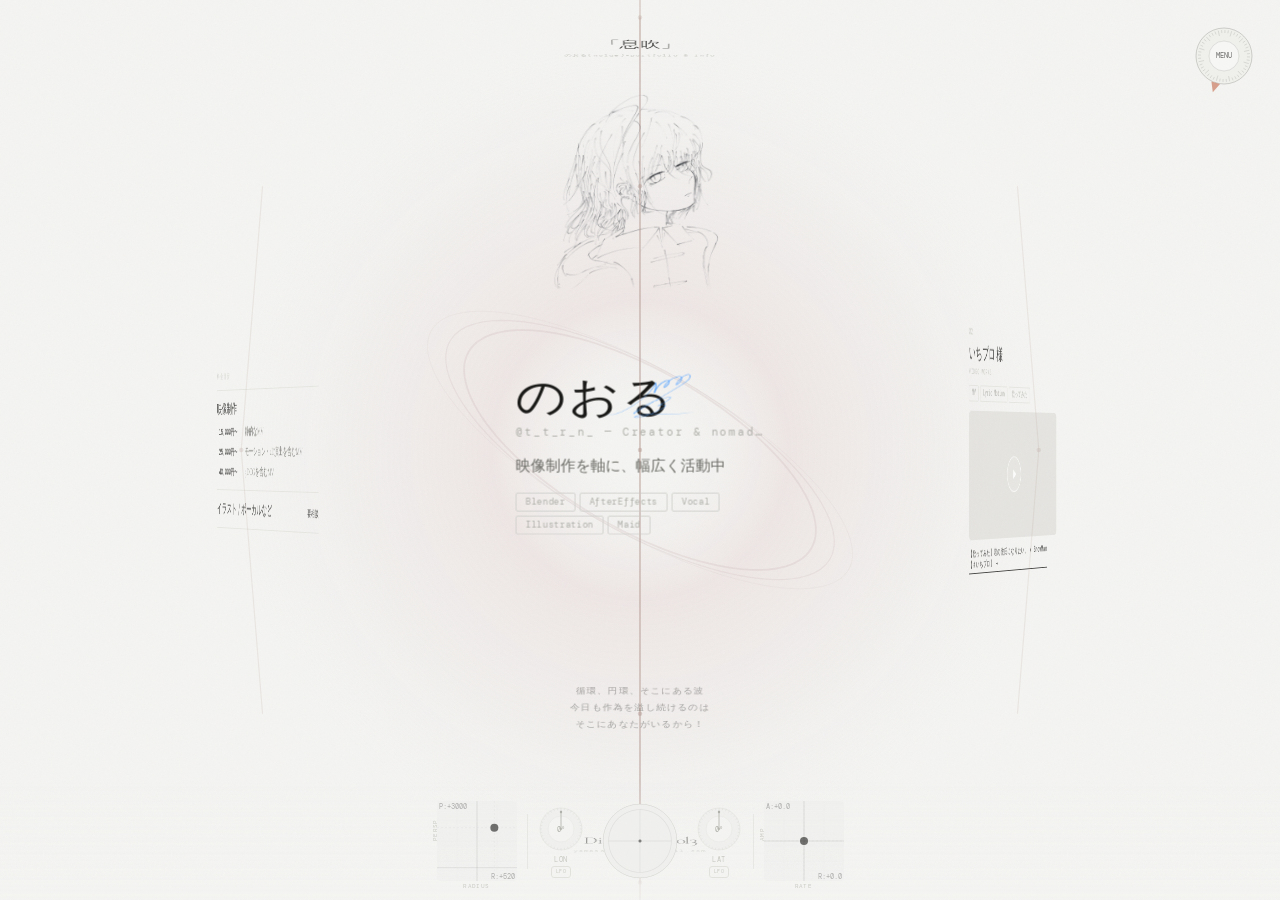
==== commit 6c4d7ab5: "メニュー（ダイヤルと流れ星）・実績一覧・依頼・相談・旧版を追加 - menu.js：右上の MENU ダイヤルを押すと、流れ星が画面の外から飛んできてダイヤルをくぐり、   跡に沿って項目（息吹・実績" ====
--- a/index.html
+++ b/index.html
@@ -22,12 +22,6 @@
   <meta name="twitter:image" content="https://nolqe.github.io/Ivky/images/ivky.png" />
   <style>
     @import url("https://fonts.googleapis.com/css2?family=Cormorant+Garamond:ital,wght@0,300;0,400;0,500;1,300&family=DM+Mono:wght@300;400&family=Playfair+Display:wght@400;500&display=swap");
-
-    @font-face {
-      font-family: 'Aozora Mincho Thin';
-      src: url('https://cdn.leafscape.be/aozoramincho/AozoraMinchoThin_web.woff2') format('woff2');
-      font-display: swap;
-    }
 
     * {
       margin: 0;
@@ -55,6 +49,10 @@
       padding: 0;
       overflow: hidden;
       height: 100%;
+      /* 文字は選べない（球を回したりダブルクリックしたりしたときに、選択の色が付かないように） */
+      -webkit-user-select: none;
+      user-select: none;
+      -webkit-touch-callout: none;
     }
 
     #app {
@@ -136,6 +134,7 @@
     }
 
     h1 {
+      /* あおぞら明朝 thin は、端末に入っているときだけ効く（配信はしていない。前の配信先は 404 だった）。無ければ Playfair Display と明朝 */
       font-family: 'Aozora Mincho Thin', "Playfair Display", var(--serif);
       font-size: clamp(32px, 7vw, 50px);
       font-weight: 100;
@@ -212,6 +211,45 @@
 
     .work-card {
       width: clamp(210px, 50vw, 250px);
+    }
+
+    /* 実績一覧への入口: 最新のサムネイルを束ねて重ね、触れると扇状に開く */
+    .we-stack {
+      position: relative;
+      display: block;
+      aspect-ratio: 16/9;
+      margin: 6px 0 4px;
+    }
+
+    .we-stack span {
+      position: absolute;
+      inset: 0;
+      border-radius: 6px;
+      background-color: #eae9e5;
+      background-size: cover;
+      background-position: center;
+      box-shadow: 0 1px 4px rgba(24, 24, 22, 0.06);
+      transition: transform 0.45s cubic-bezier(0.2, 0.8, 0.2, 1);
+    }
+
+    .we-stack span:nth-last-child(3) {
+      transform: rotate(-6deg) translate(-10px, 5px) scale(0.95);
+    }
+
+    .we-stack span:nth-last-child(2) {
+      transform: rotate(4deg) translate(9px, 1px) scale(0.97);
+    }
+
+    .we-stack:hover span:nth-last-child(3) {
+      transform: rotate(-10deg) translate(-26px, 8px) scale(0.92);
+    }
+
+    .we-stack:hover span:nth-last-child(2) {
+      transform: rotate(7deg) translate(22px, 3px) scale(0.95);
+    }
+
+    .we-stack:hover span:last-child {
+      transform: translateY(-3px);
     }
 
     .wnum {
@@ -945,6 +983,8 @@
       </div>
     </div>
   </div>
+  <script src="./works.js"></script>
+  <script src="./request.js"></script>
   <script>
     // ====== 配置の順番について ======
     // 要素は配列の「上から順番」に、以下の指定エリアへと配置されていきます。
@@ -1019,31 +1059,13 @@
         links: [{ label: "ノンストップメドれ！【MV】-また切ない世界を生きる", url: "https://youtu.be/aPpe4zBk3OQ?si=0o_fPp8y8t2Oeqjx&t=231" }],
       },
       {
-        type: "note",
-        title: "旧：依頼詳細記事",
-        url: "https://note.com/nolqe/n/n083ab727b8a3?sub_rt=share_sb",
-        linkLabel: "noteで見る →",
+        type: "works",
+        title: "実績一覧",
+        url: "./works.html",
+        linkLabel: "一覧を見る →",
       },
-      {
-        type: "price",
-        title: "料金目安",
-        items: [
-          {
-            isGroup: true,
-            name: "映像制作",
-            subs: [
-              { amount: "15,000円〜", desc: "静的なMV" },
-              { amount: "25,000円〜", desc: "モーション・2D演出を含むMV" },
-              { amount: "40,000円〜", desc: "3DCGを含むMV" },
-            ]
-          },
-          {
-            isGroup: false,
-            name: "イラスト / ボーカルなど",
-            amount: "要相談"
-          }
-        ]
-      },
+      // 料金目安・Contact・南極の中身は request.js（依頼・相談ページと共通）
+      { type: "price", title: "料金目安", items: PRICE },
       {
         type: "filler",
         lines: ["循環、円環、そこにある波", "今日も作為を溢し続けるのは", "そこにあなたがいるから！"],
@@ -1057,25 +1079,8 @@
         links: [{ label: "Sunny Notes (feat.初音ミク) / 歌宵花瑠", url: "https://youtu.be/MqjxINp7VjQ?si=ecOMgr6F5R5wsuFw" }],
       },
       { type: "note", title: "人工言語-Sepnahqol", img: "./images/sep.png", meta: "" },
-      {
-        type: "contact",
-        title: "Contact",
-        data: {
-          lead: "ご依頼・ご相談はXのDM等へ！\n規模や予算は問いません。\n納品後、銀行振込またはPayPayにてお支払い。",
-          dmUrl: "https://x.com/t_t_r_n_",
-          dmLabel: "X でDMを送る →",
-          template: [
-            { label: "依頼内容", ph: "映像制作・イラストなど" },
-            { label: "予算目安", ph: "未定でも可" },
-            { label: "納期目安", ph: "〇月〇日ごろまで" },
-            { label: "素材・仕様", ph: "音源あり・イラスト手配中など" },
-            { label: "クレジット", ph: "希望の名義、または不要" },
-            { label: "支払い方法", ph: "銀行振込 / PayPay" },
-            { label: "自由記述", ph: "イメージ・参考URLなど" },
-          ]
-        }
-      },
-      { type: "pole", name: "Discord : n00l3", sub: "yamasakiryo0328@gmail.com" },
+      { type: "contact", title: "Contact", data: CONTACT },
+      { type: "pole", name: `Discord : ${CONTACT.discord}`, sub: CONTACT.mail },
     ];
     const RING_DEF = [
       { count: 1, lat: 1.22 },
@@ -1183,6 +1188,17 @@
           }
 
           return `<div class="work-card">${wNum}<div class="wname">${esc(s.name || "")}</div>${st}<div class="wdesc">${esc(s.desc || "")}</div>${tagsHtml}${mediaHtml}${lk}</div>`;
+        }
+        case "works": {
+          // 件数・年・サムネイルは works.js（実績一覧のデータ）から
+          const list = typeof sortedWorks === "function" ? sortedWorks() : [];
+          const years = list.map((w) => (w.date || "").slice(0, 4)).filter(Boolean);
+          const span = years.length ? (years[0] === years[years.length - 1] ? years[0] : `${years[years.length - 1]} — ${years[0]}`) : "";
+          const meta = list.length ? `<div class="wmeta">${String(list.length).padStart(2, '0')} works${span ? " · " + esc(span) : ""}</div>` : "";
+          const thumbs = list.filter((w) => w.ytId).slice(0, 3).reverse()
+            .map((w) => `<span style="background-image: url('https://img.youtube.com/vi/${esc(w.ytId)}/maxresdefault.jpg')"></span>`).join("");
+          const stackHtml = thumbs ? `<a href="${esc(s.url)}" class="we-stack">${thumbs}</a>` : "";
+          return `<div class="work-card"><div class="wnum">WORKS</div><div class="wname">${esc(s.title || "")}</div>${meta}${stackHtml}<div class="wlinks"><a href="${esc(s.url)}" class="wlink">${esc(s.linkLabel || "一覧を見る →")}</a></div></div>`;
         }
         case "note": {
           const linkHtml = s.url
@@ -2175,6 +2191,8 @@
       }
     });
   </script>
+  <script src="./versions.js"></script>
+  <script src="./menu.js"></script>
 </body>
 
 </html>
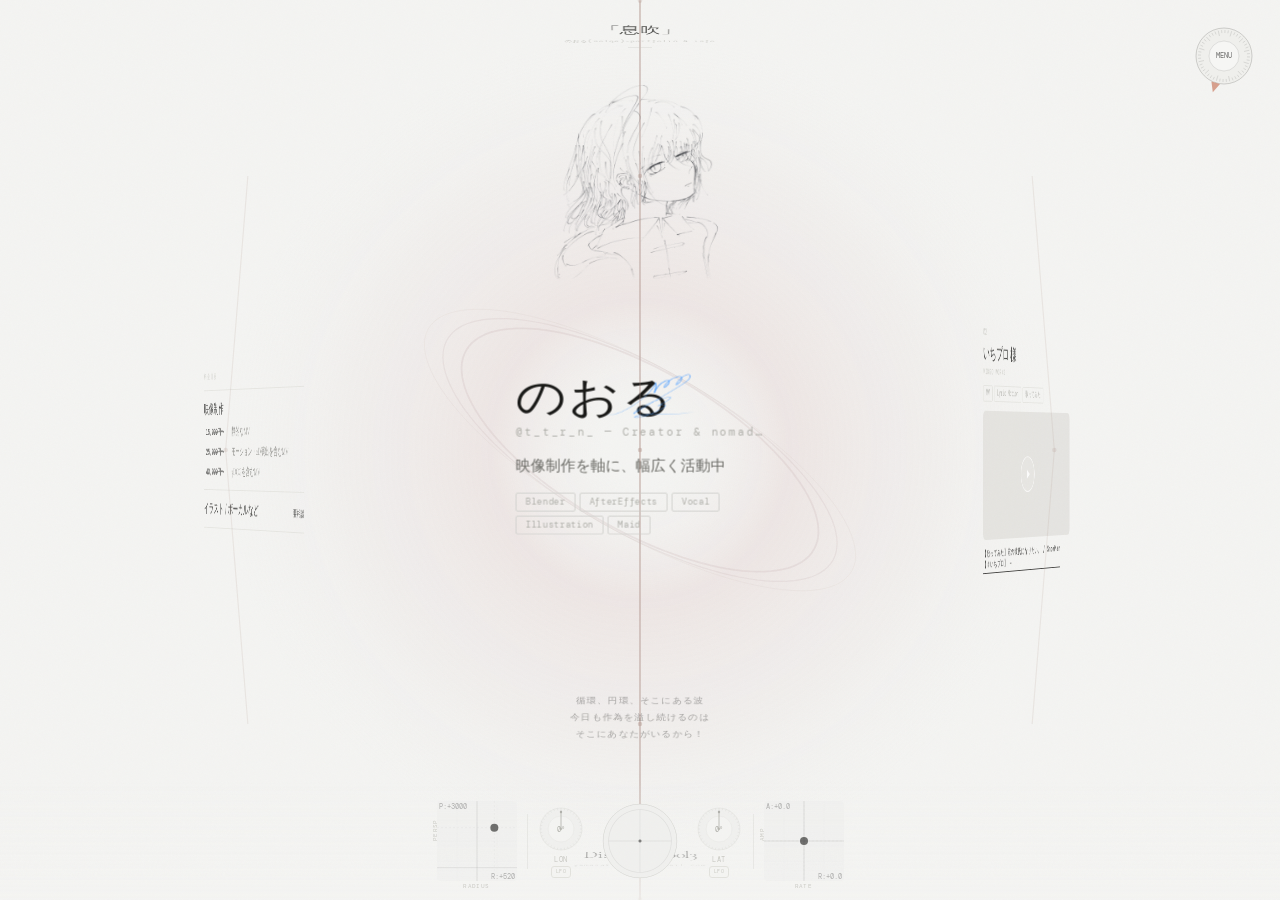
==== commit 76d7802f: "実績一覧・自主制作・依頼・相談を一枚の紙にし、右に目盛を付ける works.html に三つの部を上から続けて置き、personal.html と request.html はその部へ転送する。 右端" ====
--- a/index.html
+++ b/index.html
@@ -211,45 +211,6 @@
 
     .work-card {
       width: clamp(210px, 50vw, 250px);
-    }
-
-    /* 実績一覧への入口: 最新のサムネイルを束ねて重ね、触れると扇状に開く */
-    .we-stack {
-      position: relative;
-      display: block;
-      aspect-ratio: 16/9;
-      margin: 6px 0 4px;
-    }
-
-    .we-stack span {
-      position: absolute;
-      inset: 0;
-      border-radius: 6px;
-      background-color: #eae9e5;
-      background-size: cover;
-      background-position: center;
-      box-shadow: 0 1px 4px rgba(24, 24, 22, 0.06);
-      transition: transform 0.45s cubic-bezier(0.2, 0.8, 0.2, 1);
-    }
-
-    .we-stack span:nth-last-child(3) {
-      transform: rotate(-6deg) translate(-10px, 5px) scale(0.95);
-    }
-
-    .we-stack span:nth-last-child(2) {
-      transform: rotate(4deg) translate(9px, 1px) scale(0.97);
-    }
-
-    .we-stack:hover span:nth-last-child(3) {
-      transform: rotate(-10deg) translate(-26px, 8px) scale(0.92);
-    }
-
-    .we-stack:hover span:nth-last-child(2) {
-      transform: rotate(7deg) translate(22px, 3px) scale(0.95);
-    }
-
-    .we-stack:hover span:last-child {
-      transform: translateY(-3px);
     }
 
     .wnum {
@@ -1190,15 +1151,12 @@
           return `<div class="work-card">${wNum}<div class="wname">${esc(s.name || "")}</div>${st}<div class="wdesc">${esc(s.desc || "")}</div>${tagsHtml}${mediaHtml}${lk}</div>`;
         }
         case "works": {
-          // 件数・年・サムネイルは works.js（実績一覧のデータ）から
-          const list = typeof sortedWorks === "function" ? sortedWorks() : [];
-          const years = list.map((w) => (w.date || "").slice(0, 4)).filter(Boolean);
-          const span = years.length ? (years[0] === years[years.length - 1] ? years[0] : `${years[years.length - 1]} — ${years[0]}`) : "";
+          // 件数と年は works.js（実績一覧のデータ）から。サムネイルは載せない（一部の作品だけが前に出るので）
+          const list = typeof WORKS !== "undefined" ? WORKS : [];
+          const years = list.map((w) => (w.date || "").slice(0, 4)).filter(Boolean).sort();
+          const span = years.length ? (years[0] === years[years.length - 1] ? years[0] : `${years[0]} — ${years[years.length - 1]}`) : "";
           const meta = list.length ? `<div class="wmeta">${String(list.length).padStart(2, '0')} works${span ? " · " + esc(span) : ""}</div>` : "";
-          const thumbs = list.filter((w) => w.ytId).slice(0, 3).reverse()
-            .map((w) => `<span style="background-image: url('https://img.youtube.com/vi/${esc(w.ytId)}/maxresdefault.jpg')"></span>`).join("");
-          const stackHtml = thumbs ? `<a href="${esc(s.url)}" class="we-stack">${thumbs}</a>` : "";
-          return `<div class="work-card"><div class="wnum">WORKS</div><div class="wname">${esc(s.title || "")}</div>${meta}${stackHtml}<div class="wlinks"><a href="${esc(s.url)}" class="wlink">${esc(s.linkLabel || "一覧を見る →")}</a></div></div>`;
+          return `<div class="work-card"><div class="wnum">WORKS</div><div class="wname">${esc(s.title || "")}</div>${meta}<div class="wlinks"><a href="${esc(s.url)}" class="wlink">${esc(s.linkLabel || "一覧を見る →")}</a></div></div>`;
         }
         case "note": {
           const linkHtml = s.url
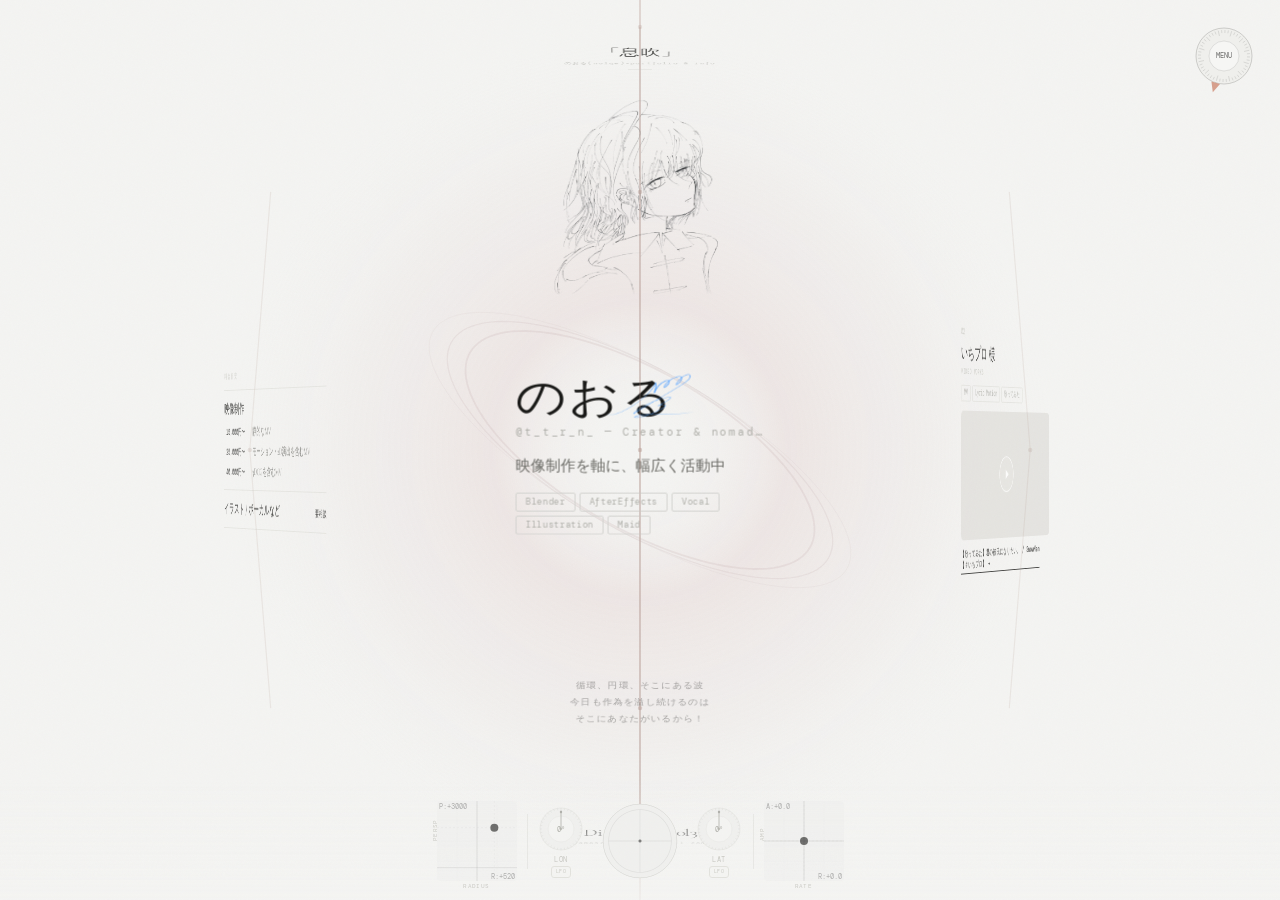
==== commit 6473b4f1: "息吹と自主制作の画像（icon・nope・nolqe）を WebP にして軽くする 表示される幅（息吹のパネル 270px、紙のサムネイル 196px）の 3 倍に足りる 960px まで縮め、透過を" ====
--- a/index.html
+++ b/index.html
@@ -960,7 +960,7 @@
     const SLOTS = [
       // —— [1] 北極 (一番上) ——
       { type: "pole", name: "「息吹」", sub: "のおる(nolqe)-portfolio & info" },
-      { type: "note", img: "./images/icon.png", },
+      { type: "note", img: "./images/icon.webp", },
       {
         type: "work",
         name: "Krush 様",
@@ -975,7 +975,7 @@
         meta: "音声ライブラリ",
         url: "https://n00l3.fanbox.cc/posts/11664011",
         linkLabel: "配布ページ →",
-        img: "./images/nope.png",
+        img: "./images/nope.webp",
       },
       {
         type: "note",
@@ -983,7 +983,7 @@
         meta: "Chrome拡張機能",
         url: "https://note.com/nolqe/n/n6edf38ec361f",
         linkLabel: "noteで見る →",
-        img: "./images/nolqe.png",
+        img: "./images/nolqe.webp",
       },
       {
         type: "home",
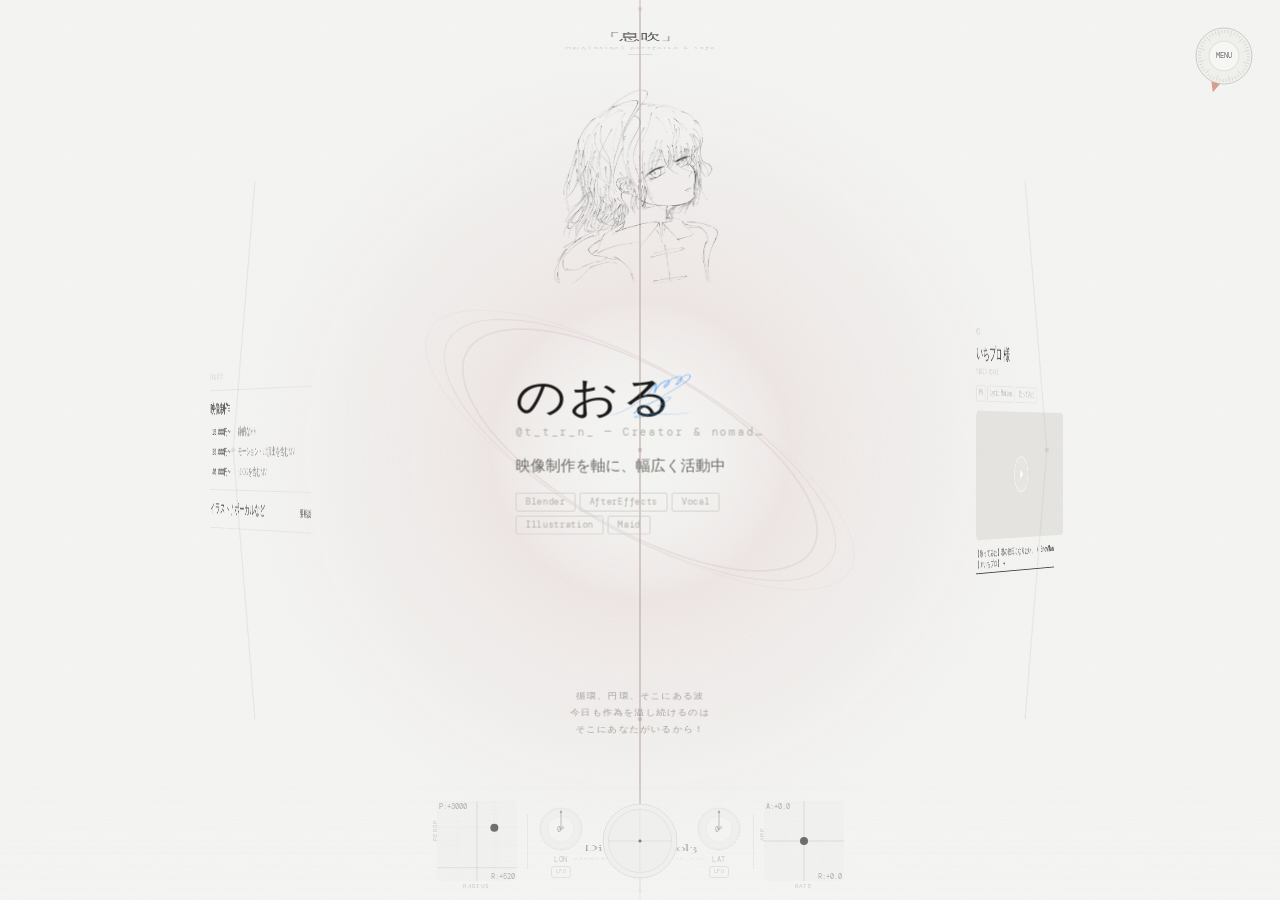
==== commit 99bac430: "息吹と紙の循環・質感・メニューを調整し、支払い表記をPayPalに変更" ====
--- a/index.html
+++ b/index.html
@@ -882,7 +882,55 @@
       flex-shrink: 0;
       align-self: center;
     }
+
+    html.scene-embed, html.scene-embed body, .scene-embed #app { background: transparent; }
+    .scene-embed #bg { visibility: hidden; }
+    .scene-embed #app {
+      --text: color-mix(in srgb, #e7e7e9 calc(var(--scene-inversion, 0) * 100%), #181816);
+      --text2: color-mix(in srgb, #95959a calc(var(--scene-inversion, 0) * 100%), #6a6a65);
+      --text3: color-mix(in srgb, #4f4f55 calc(var(--scene-inversion, 0) * 100%), #b0b0aa);
+      --text4: color-mix(in srgb, #37373d calc(var(--scene-inversion, 0) * 100%), #c8c8c2);
+      --border: color-mix(in srgb, #2b2b2f calc(var(--scene-inversion, 0) * 100%), #d4d4d0);
+      --border2: color-mix(in srgb, #1d1d22 calc(var(--scene-inversion, 0) * 100%), #e2e2dd);
+    }
+    .scene-embed #connections, .scene-embed #ctrl-strip {
+      filter: invert(var(--scene-inversion, 0));
+    }
+    .scene-embed #ctrl-strip {
+      --text: #181816; --text2: #6a6a65; --text3: #b0b0aa; --text4: #c8c8c2;
+      --border: #d4d4d0; --border2: #e2e2dd;
+    }
+    .scene-embed h1 {
+      background: color-mix(in srgb, rgba(43,43,47,0.4) calc(var(--scene-inversion, 0) * 100%), rgba(212,212,208,0.4));
+    }
+
+    /* 紙へ移る時も、同じ息吹の場面を渡す。 */
+    @view-transition { navigation: auto; }
+    @keyframes paper-return-hold { from { opacity: 1; } to { opacity: 1; } }
+    html.returning-paper::view-transition-group(root) { animation: paper-return-hold 3s linear; }
+    html.returning-paper::view-transition-old(root) { animation: none; opacity: 1; }
+    html.returning-paper::view-transition-new(root) { animation: none; opacity: 0; mix-blend-mode: normal; }
   </style>
+  <!-- 背景とメニューを描き終えるまで、描き始めない（紙から移るときに、何もない一コマを挟まない） -->
+  <link rel="expect" href="#drawn" blocking="render" />
+  <script>
+    const sceneEmbed = new URLSearchParams(location.search).has("paper-scene");
+    let paperReturnTransition = null;
+    addEventListener("pagereveal", (e) => {
+      if (document.documentElement.classList.contains("returning-paper")) paperReturnTransition = e.viewTransition || null;
+    });
+    window.IVKY_SCENE_STATIC = sceneEmbed;
+    if (sceneEmbed) document.documentElement.classList.add("scene-embed");
+    if (sceneEmbed) document.documentElement.style.setProperty("--scene-inversion", new URLSearchParams(location.search).get("paper-inverted") === "1" ? "1" : "0");
+    // 紙の裏で見えていた場面を、そのまま引き継ぐ。
+    try {
+      const t = JSON.parse(sessionStorage.getItem("ivky-turn") || "null");
+      if (!sceneEmbed && t && t.from === "paper" && Date.now() - t.at < 8000) {
+        document.documentElement.classList.add("returning-paper");
+        sessionStorage.removeItem("ivky-turn");
+      }
+    } catch (e) {}
+  </script>
 </head>
 
 <body>
@@ -945,7 +993,8 @@
     </div>
   </div>
   <script src="./works.js"></script>
-  <script src="./request.js"></script>
+  <script src="./request.js?v=paypal"></script>
+  <script src="./ibuki-bg.js?v=live-palette"></script>
   <script>
     // ====== 配置の順番について ======
     // 要素は配列の「上から順番」に、以下の指定エリアへと配置されていきます。
@@ -1062,6 +1111,17 @@
       noise: 0,
     };
     let Q = [1, 0, 0, 0];
+    // 紙から回ってきたときは、紙の下にある背景を同じ状態で受け取る
+    const turnIn = document.documentElement.classList.contains("returning-paper");
+    let turnLook = null;
+    if (turnIn || sceneEmbed) {
+      try {
+        turnLook = JSON.parse(sessionStorage.getItem("ivky-look") || "null");
+        if (turnLook && turnLook.P) Object.assign(P, turnLook.P);
+        if (turnLook && Number.isFinite(turnLook.radius)) P.radius = turnLook.radius;
+        if (turnLook && Array.isArray(turnLook.Q) && turnLook.Q.length === 4) Q = turnLook.Q;
+      } catch (e) {}
+    }
     function qMul(a, b) {
       return [
         a[0] * b[0] - a[1] * b[1] - a[2] * b[2] - a[3] * b[3],
@@ -1236,8 +1296,12 @@
       conX = conC.getContext("2d");
     function drawConnections(mat, r) {
       const dpr = devicePixelRatio || 1,
-        W = (conC.width = conC.offsetWidth * dpr),
-        H = (conC.height = conC.offsetHeight * dpr);
+        W = Math.round(conC.offsetWidth * dpr),
+        H = Math.round(conC.offsetHeight * dpr);
+      if (conC.width !== W || conC.height !== H) {
+        conC.width = W;
+        conC.height = H;
+      }
       conX.clearRect(0, 0, W, H);
       const cx = W / 2,
         cy = H / 2,
@@ -1269,6 +1333,13 @@
         });
       });
     }
+    // 紙へのリンクに、いまの息吹の場面を渡す（turnTo）
+    document.addEventListener("click", (e) => {
+      const a = e.target.closest('a[href*="works.html"]');
+      if (!a || e.metaKey || e.ctrlKey || e.shiftKey || e.altKey) return;
+      e.preventDefault();
+      turnTo(a.getAttribute("href"));
+    });
     globe.addEventListener("click", (e) => {
       const b = e.target.closest(".cbtn[data-tpl]");
       if (!b) return;
@@ -1332,104 +1403,16 @@
     const bgC = document.getElementById("bg"),
       bx = bgC.getContext("2d");
     let hP = 0;
-    function hsl(h, s, l, a) {
-      return `hsla(${h},${s}%,${l}%,${a})`;
-    }
+    // 絵は ibuki-bg.js（works.html の紙が回った先の息吹の面と同じ式）
     function drawBg() {
       const dpr = devicePixelRatio || 1,
-        W = (bgC.width = bgC.offsetWidth * dpr),
-        H = (bgC.height = bgC.offsetHeight * dpr);
-      bx.clearRect(0, 0, W, H);
-      const cx = W / 2,
-        cy = H / 2,
-        mn = Math.min(W, H),
-        h = P.hue,
-        ns = P.noise,
-        nj = () => ns * (Math.random() - 0.5) * mn * 0.02;
-      const rN = P.radius / 520,
-        rateN = P.lfoRate,
-        ampN = P.lfoAmp;
-      const hAmp = mn * (0.12 + Math.min(Math.abs(rateN), 4) * 0.06),
-        hDir = rateN >= 0 ? 1 : -1;
-      const hTurns = Math.abs(rateN) * 1.2;
-      // persp→ring tilt angle: map persp(-300..8000) to ring angle(0.8..-0.2)
-      const pNorm = (P.perspective + 300) / (8000 + 300); // 0..1
-      const ringTiltBase = 0.8 - pNorm * 1.0; // ~0.8 at min persp, ~-0.2 at max
-      const ringR = mn * (0.15 + Math.min(Math.abs(rN), 2.5) * 0.1),
-        ringNeg = rN < 0;
-      const bA = 0.42 + Math.min(Math.abs(ampN), 2) * 0.2;
-      // glow
-      const gR = mn * (0.35 + Math.abs(rN) * 0.12);
-      const glow = bx.createRadialGradient(cx, cy, mn * 0.04, cx, cy, gR);
-      glow.addColorStop(0, hsl(h, 20, 92, 0));
-      glow.addColorStop(0.3, hsl(h, 30, 78, 0.22 + Math.abs(ampN) * 0.1));
-      glow.addColorStop(0.7, hsl(h, 20, 85, 0.12));
-      glow.addColorStop(1, hsl(h, 10, 95, 0));
-      bx.fillStyle = glow;
-      bx.fillRect(0, 0, W, H);
-      // helix
-      for (let s = 0; s < 2; s++) {
-        const off = s * Math.PI;
-        bx.beginPath();
-        for (let i = 0; i <= 260; i++) {
-          const t = i / 260,
-            y = (t - 0.5) * H * 1.2 + cy + nj(),
-            a =
-              hTurns > 0.01
-                ? t * hTurns * Math.PI * 2 * hDir + hP * 0.42 + off
-                : off,
-            x = cx + Math.sin(a) * hAmp + nj();
-          i === 0 ? bx.moveTo(x, y) : bx.lineTo(x, y);
-        }
-        bx.strokeStyle = hsl(h + s * 15, 18, 72, s === 0 ? bA : bA * 0.7);
-        bx.lineWidth = dpr * (1.3 + s * 0.2);
-        bx.stroke();
-      }
-      const rc = Math.max(8, Math.round(12 + Math.abs(rateN) * 5));
-      for (let i = 0; i < rc; i++) {
-        const t = (i + 0.5) / rc,
-          y = (t - 0.5) * H * 1.2 + cy,
-          a1 =
-            hTurns > 0.01 ? t * hTurns * Math.PI * 2 * hDir + hP * 0.42 : 0,
-          a2 = a1 + Math.PI,
-          avg = (Math.cos(a1) + Math.cos(a2)) / 2;
-        if (avg > -0.55) {
-          bx.beginPath();
-          bx.moveTo(cx + Math.sin(a1) * hAmp + nj(), y + nj());
-          bx.lineTo(cx + Math.sin(a2) * hAmp + nj(), y + nj());
-          bx.strokeStyle = hsl(h + 10, 12, 76, 0.06 + (avg + 1) * 0.07);
-          bx.lineWidth = dpr * 0.7;
-          bx.stroke();
-        }
-      }
-      // rings — diagonal, persp-linked tilt
-      const phase = hP * 0.15;
-      bx.save();
-      bx.translate(cx, cy);
-      bx.rotate(0.52);
-      for (let ring = 0; ring < 3; ring++) {
-        const sc = 0.92 + ring * 0.1,
-          ti = ringTiltBase * (1 - ring * 0.08) * (ringNeg ? -1 : 1);
-        const alpha = ringNeg
-          ? 0.28 + ring * 0.04
-          : 0.18 + Math.abs(rN) * 0.06 - ring * 0.02;
-        const rH = ringNeg ? h + 180 : h + ring * 8;
-        bx.beginPath();
-        if (ringNeg) bx.setLineDash([dpr * 6, dpr * 4]);
-        else bx.setLineDash([]);
-        for (let i = 0; i <= 120; i++) {
-          const a = (i / 120) * Math.PI * 2 + phase + ring * 0.2,
-            rx = Math.cos(a) * ringR * sc + nj(),
-            ry = Math.sin(a) * ringR * sc * ti + nj();
-          i === 0 ? bx.moveTo(rx, ry) : bx.lineTo(rx, ry);
-        }
-        bx.closePath();
-        bx.strokeStyle = hsl(rH, 15, 74, alpha);
-        bx.lineWidth = dpr * (ring === 0 ? 1.8 : ring === 1 ? 1.2 : 0.6);
-        bx.stroke();
-      }
-      bx.setLineDash([]);
-      bx.restore();
+        W = Math.round(bgC.offsetWidth * dpr),
+        H = Math.round(bgC.offsetHeight * dpr);
+      if (bgC.width !== W || bgC.height !== H) {
+        bgC.width = W;
+        bgC.height = H;
+      }
+      drawIbukiBg(bx, W, H, dpr, P, hP);
     }
     // ══════════════════ TRACKBALL ══════════════════
     const tbC = document.getElementById("tb-canvas"),
@@ -1984,9 +1967,44 @@
         { passive: false },
       );
     });
+    // 紙の裏にもこの場面を置くので、要素を消さず向き・色・呼吸位相ごと渡す。
+    const root = document.documentElement;
+    let outro = null;
+    const turnCursor = { x: turnLook?.cursor?.x || 0, y: turnLook?.cursor?.y || 0 };
+    function trackTurnCursor(e) {
+      turnCursor.x = Math.max(-1, Math.min(1, e.clientX / innerWidth * 2 - 1));
+      turnCursor.y = Math.max(-1, Math.min(1, e.clientY / innerHeight * 2 - 1));
+    }
+    addEventListener("pointermove", trackTurnCursor, { passive: true });
+    addEventListener("pointerdown", trackTurnCursor, { passive: true, capture: true });
+    function turnTo(href) {
+      if (outro) return;
+      resetIdle();
+      const inverted = root.classList.contains("orb-inv");
+      outro = { href };
+      cancelAnimationFrame(lfoRaf);
+      try {
+        const previous = JSON.parse(sessionStorage.getItem("ivky-paper") || "null");
+        // 下へ抜けた紙は次に上から来る。同じ回転方向の一周を続ける。
+        const dir = previous?.dir === -1 ? 1 : -1;
+        sessionStorage.setItem("ivky-turn", JSON.stringify({ from: "ibuki", at: Date.now(), dir }));
+        sessionStorage.setItem("ivky-look", JSON.stringify({
+          P: { radiusBase: P.radiusBase, perspective: P.perspective, lfoRate: P.lfoRate, lfoAmp: P.lfoAmp, hue: P.hue, noise: P.noise },
+          Q: Q.slice(), radius: P.radius, lfoT, inverted, cursor: { ...turnCursor },
+        }));
+      } catch (e) {}
+      location.href = href;
+    }
+    addEventListener("pageshow", (e) => {
+      if (!e.persisted || !outro) return;
+      outro = null;
+      introT = 1;
+      if (!sceneEmbed) lfoTick();
+    });
     // ══════════════════ LFO LOOP ══════════════════
-    let lfoT = 0;
-    let introT = 0;
+    let lfoRaf = 0;
+    let lfoT = (turnIn || sceneEmbed) && Number.isFinite(turnLook?.lfoT) ? turnLook.lfoT : 0;
+    let introT = turnIn || sceneEmbed ? 1 : 0;
     let lastInteract = performance.now();
     function resetIdle() { lastInteract = performance.now(); }
     function lfoTick() {
@@ -2061,21 +2079,24 @@
             Math.PI,
           ) + "°";
       }
-      const absR = Math.abs(rate),
-        absA = Math.abs(amp);
-      P.hue = (P.hue + absR * 2.5 + absA * 1) % 360;
-      P.noise = Math.min(
-        0.55,
-        absA * 0.15 +
-        absR * 0.03 +
-        Math.abs(Math.sin(lfoT * 0.7)) * absA * 0.1,
-      );
+      advanceIbukiColor(P, lfoT);
       if (!lfoLon && !lfoLat) tick();
       padL.draw();
       padR.draw();
-      requestAnimationFrame(lfoTick);
-    }
-    lfoTick();
+      lfoRaf = requestAnimationFrame(lfoTick);
+    }
+    if (sceneEmbed) {
+      addEventListener("message", (e) => {
+        if (e.source !== parent || e.origin !== location.origin || e.data?.type !== "ivky:scene-color") return;
+        if (!Number.isFinite(e.data.hue) || !Number.isFinite(e.data.noise)) return;
+        P.hue = e.data.hue;
+        P.noise = e.data.noise;
+        drawBg();
+        drawConnections(qM(Q), P.radius);
+      });
+    }
+    if (sceneEmbed || turnIn) { tick(); padL.draw(); padR.draw(); }
+    else lfoTick();
     // ══════════════════ GLOBAL EVENTS ══════════════════
     window.addEventListener("mousemove", (e) => {
       tM(e);
@@ -2150,7 +2171,48 @@
     });
   </script>
   <script src="./versions.js"></script>
-  <script src="./menu.js"></script>
+  <script src="./menu.js?v=trail-memory"></script>
+  <script>
+    if (sceneEmbed || turnIn) {
+      const images = [...document.images];
+      const backgrounds = new Set([...document.querySelectorAll('#app [style*="background-image"]')]
+        .flatMap((el) => [...el.style.backgroundImage.matchAll(/url\(["']?([^"')]+)["']?\)/g)].map((m) => m[1])));
+      for (const src of backgrounds) {
+        const img = new Image();
+        img.src = src;
+        images.push(img);
+      }
+      let timer;
+      const prepared = Promise.allSettled([document.fonts.ready, ...images.map((img) => img.decode())]);
+      Promise.race([prepared, new Promise((resolve) => { timer = setTimeout(resolve, 1500); })]).then(() => {
+        clearTimeout(timer);
+        // 紙の下で見えていた姿を、値を進めずに最初の一枚として描く。
+        tick();
+        padL.draw();
+        padR.draw();
+        if (!sceneEmbed) {
+          requestAnimationFrame(() => {
+            const transition = paperReturnTransition;
+            const ready = transition ? transition.ready.catch(() => {}) : Promise.resolve();
+            ready.then(() => {
+              transition?.skipTransition();
+              requestAnimationFrame(lfoTick);
+            });
+          });
+          return;
+        }
+        let sent = false;
+        const ready = () => {
+          if (sent) return;
+          sent = true;
+          parent.postMessage({ type: "ivky:scene-ready" }, location.origin);
+        };
+        requestAnimationFrame(() => requestAnimationFrame(ready));
+        setTimeout(ready, 100);
+      });
+    }
+  </script>
+  <i id="drawn" hidden></i>
 </body>
 
-</html>+</html>
